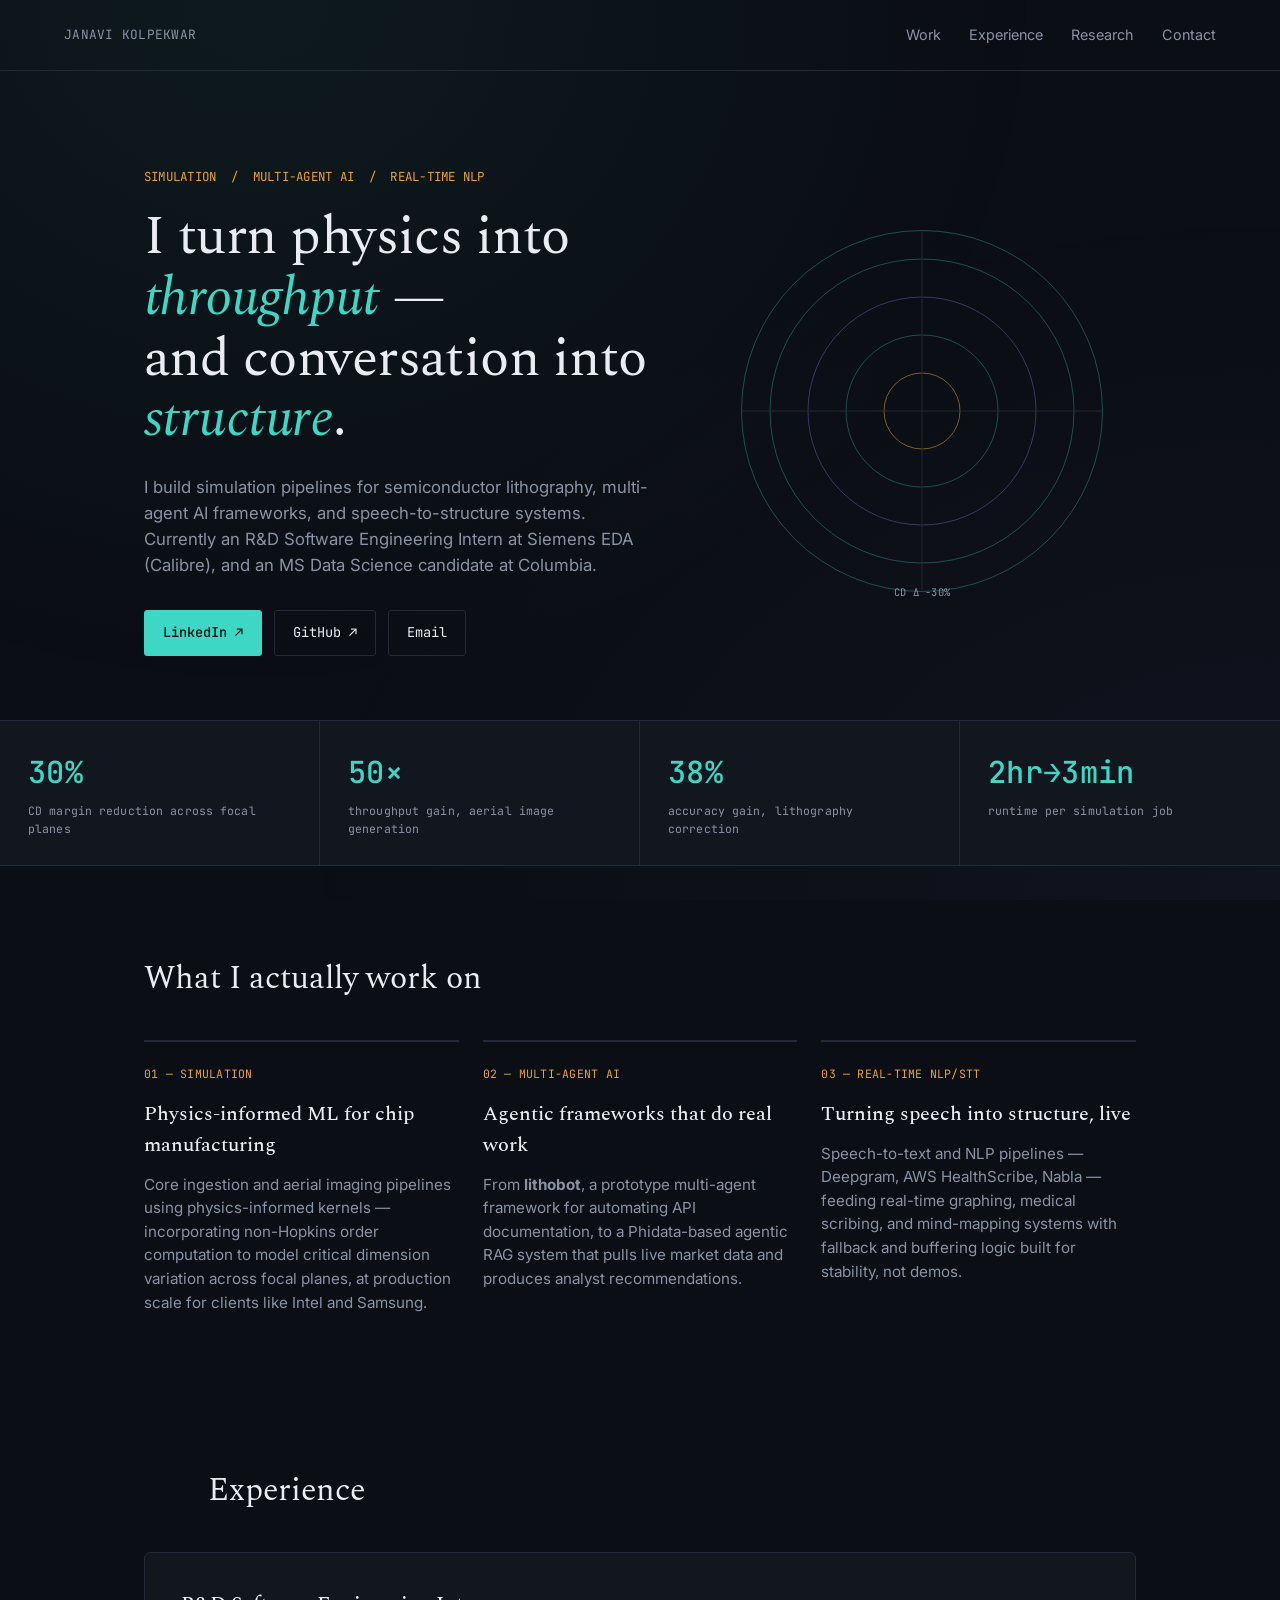
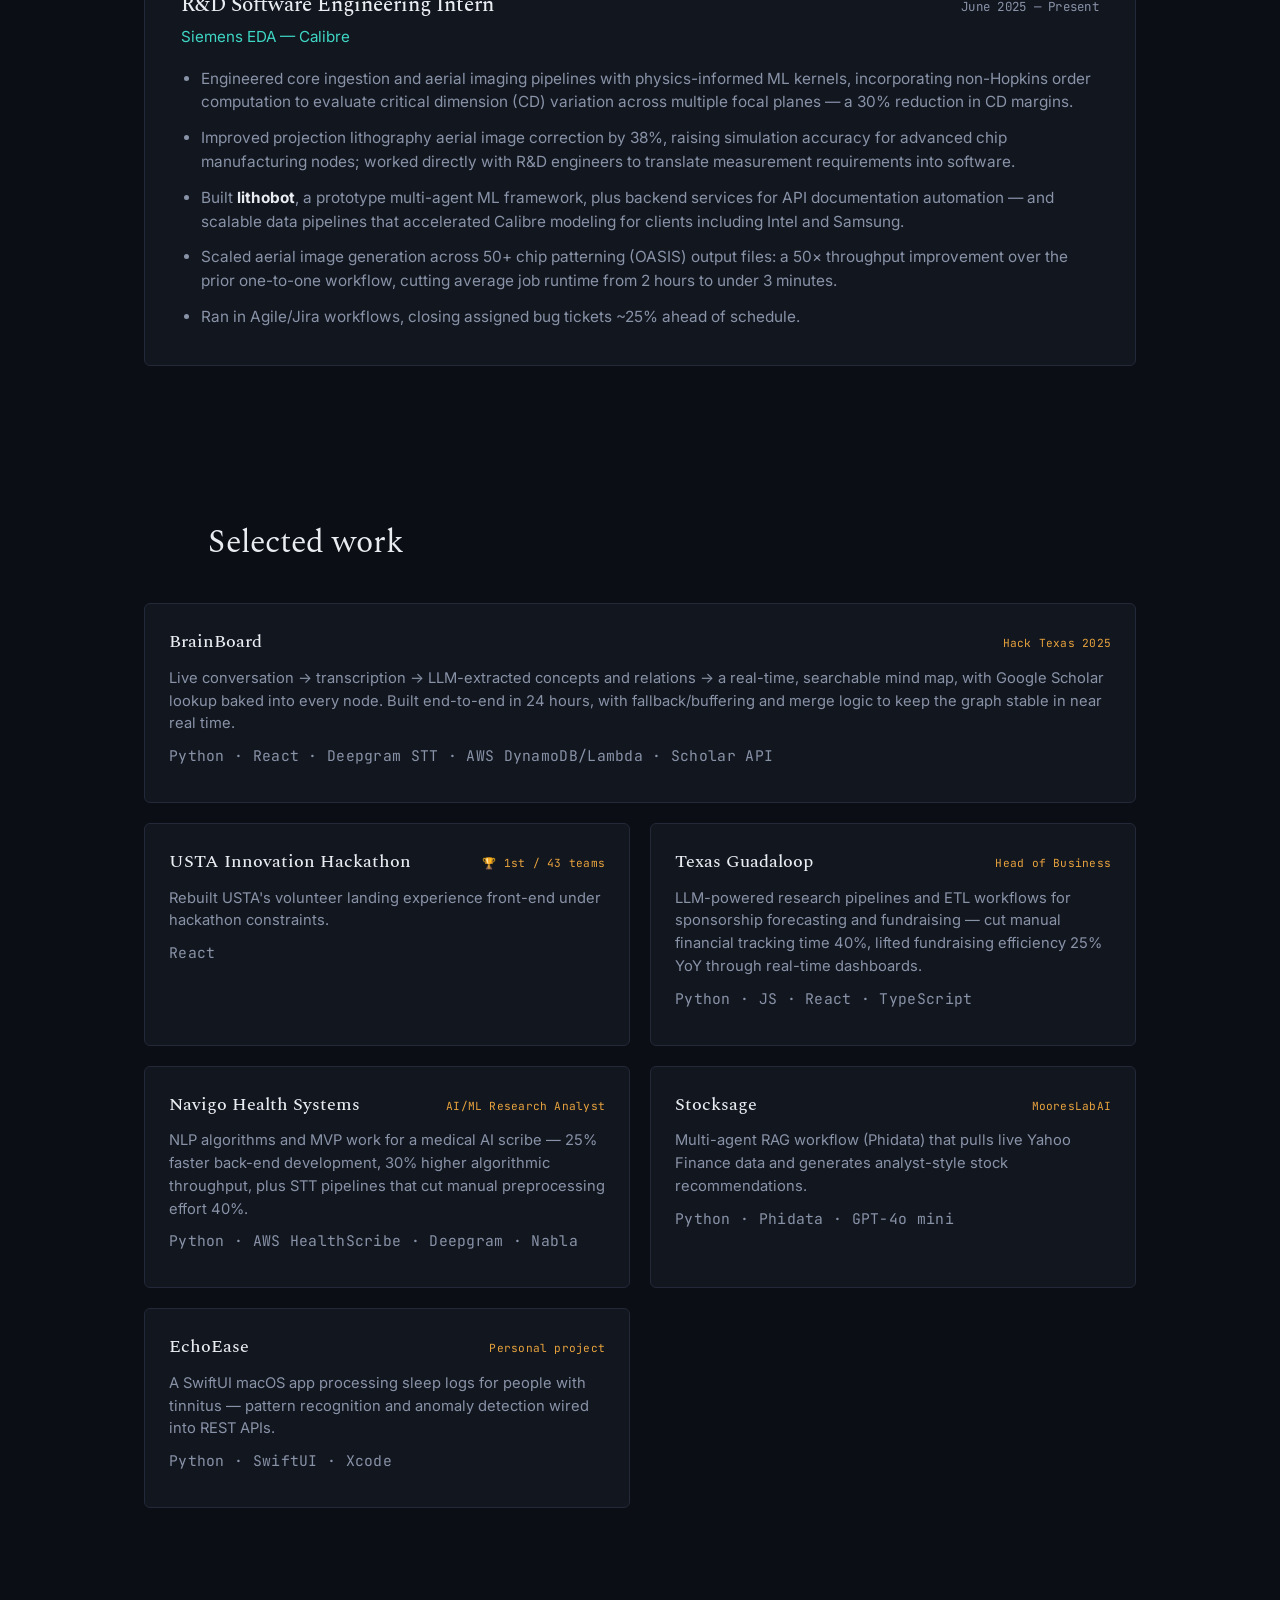
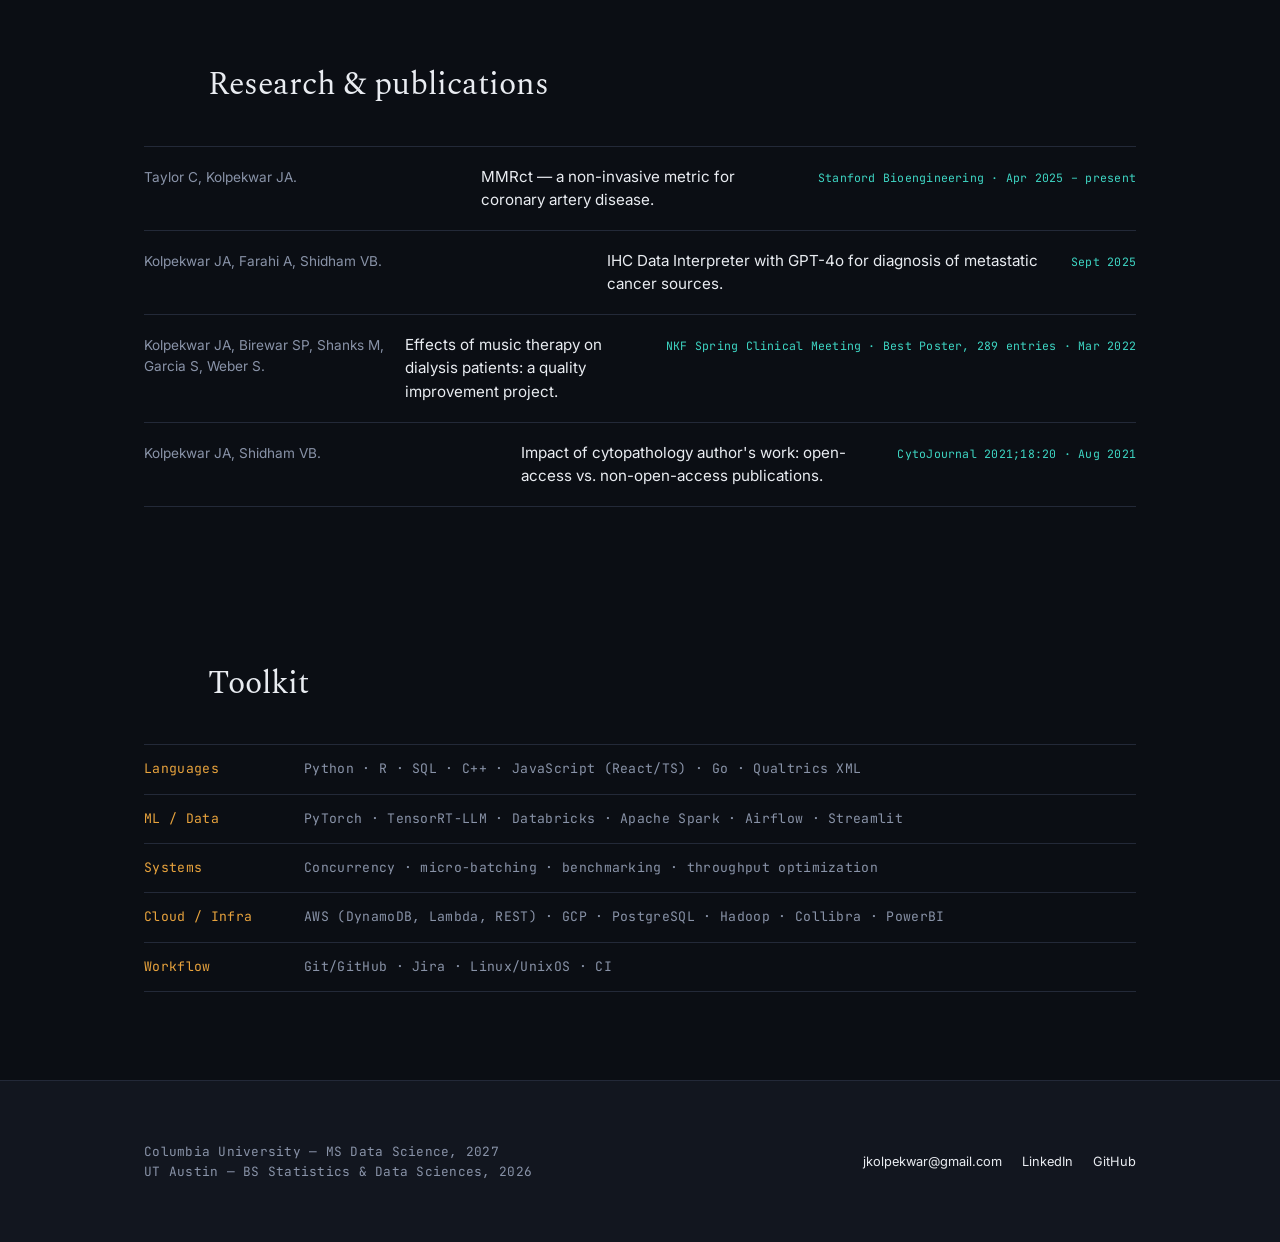
==== index.html @ f07ba99a "Initial portfolio site" ====
<!DOCTYPE html>
<html lang="en">
<head>
<meta charset="UTF-8">
<meta name="viewport" content="width=device-width, initial-scale=1.0">
<title>Janavi Kolpekwar — Simulation, ML & Real-Time Systems</title>
<meta name="description" content="Portfolio of Janavi Kolpekwar — physics-informed ML, multi-agent AI systems, and real-time NLP/STT pipelines.">
<link rel="preconnect" href="https://fonts.googleapis.com">
<link rel="preconnect" href="https://fonts.gstatic.com" crossorigin>
<link href="https://fonts.googleapis.com/css2?family=Spectral:ital,wght@0,300;0,400;0,500;0,600;1,400&family=Inter:wght@400;500;600;700&family=JetBrains+Mono:wght@400;500&display=swap" rel="stylesheet">
<link rel="stylesheet" href="style.css">
</head>
<body>

<div class="grain"></div>

<header class="topbar">
  <span class="mono topbar-name">JANAVI KOLPEKWAR</span>
  <nav class="topbar-nav">
    <a href="#work">Work</a>
    <a href="#experience">Experience</a>
    <a href="#research">Research</a>
    <a href="#contact">Contact</a>
  </nav>
</header>

<!-- HERO -->
<section class="hero" id="top">
  <div class="hero-text">
    <p class="mono eyebrow">SIMULATION &nbsp;/&nbsp; MULTI-AGENT AI &nbsp;/&nbsp; REAL-TIME NLP</p>
    <h1>I turn physics into <em>throughput</em>&nbsp;—<br> and conversation into <em>structure</em>.</h1>
    <p class="hero-sub">I build simulation pipelines for semiconductor lithography, multi-agent AI frameworks, and speech-to-structure systems. Currently an R&D Software Engineering Intern at Siemens EDA (Calibre), and an MS Data Science candidate at Columbia.</p>
    <div class="hero-links">
      <a class="btn btn-primary" href="https://www.linkedin.com/in/janavi-kolpekwar" target="_blank" rel="noopener">LinkedIn ↗</a>
      <a class="btn" href="https://github.com/janavi-kolpekwar" target="_blank" rel="noopener">GitHub ↗</a>
      <a class="btn" href="mailto:jkolpekwar@gmail.com">Email</a>
    </div>
  </div>

  <div class="hero-visual" aria-hidden="true">
    <svg viewBox="0 0 400 400" class="aerial-svg">
      <defs>
        <radialGradient id="ring1" cx="50%" cy="50%" r="50%">
          <stop offset="0%" stop-color="var(--teal)" stop-opacity="0.9"/>
          <stop offset="100%" stop-color="var(--teal)" stop-opacity="0"/>
        </radialGradient>
      </defs>
      <g class="ring-group">
        <circle cx="200" cy="200" r="40" class="ring r1"/>
        <circle cx="200" cy="200" r="80" class="ring r2"/>
        <circle cx="200" cy="200" r="120" class="ring r3"/>
        <circle cx="200" cy="200" r="160" class="ring r4"/>
        <circle cx="200" cy="200" r="190" class="ring r5"/>
      </g>
      <g class="crosshair">
        <line x1="200" y1="10" x2="200" y2="390"/>
        <line x1="10" y1="200" x2="390" y2="200"/>
      </g>
      <text x="200" y="395" class="mono ring-label" text-anchor="middle">CD Δ −30%</text>
    </svg>
  </div>
</section>

<!-- STAT STRIP -->
<section class="stat-strip mono">
  <div class="stat"><span class="stat-num">30%</span><span class="stat-label">CD margin reduction across focal planes</span></div>
  <div class="stat"><span class="stat-num">50×</span><span class="stat-label">throughput gain, aerial image generation</span></div>
  <div class="stat"><span class="stat-num">38%</span><span class="stat-label">accuracy gain, lithography correction</span></div>
  <div class="stat"><span class="stat-num">2hr→3min</span><span class="stat-label">runtime per simulation job</span></div>
</section>

<!-- FOCUS -->
<section class="focus" id="focus">
  <h2 class="section-head">What I actually work on</h2>
  <div class="focus-grid">
    <article class="focus-card">
      <span class="mono focus-index">01 — SIMULATION</span>
      <h3>Physics-informed ML for chip manufacturing</h3>
      <p>Core ingestion and aerial imaging pipelines using physics-informed kernels — incorporating non-Hopkins order computation to model critical dimension variation across focal planes, at production scale for clients like Intel and Samsung.</p>
    </article>
    <article class="focus-card">
      <span class="mono focus-index">02 — MULTI-AGENT AI</span>
      <h3>Agentic frameworks that do real work</h3>
      <p>From <strong>lithobot</strong>, a prototype multi-agent framework for automating API documentation, to a Phidata-based agentic RAG system that pulls live market data and produces analyst recommendations.</p>
    </article>
    <article class="focus-card">
      <span class="mono focus-index">03 — REAL-TIME NLP/STT</span>
      <h3>Turning speech into structure, live</h3>
      <p>Speech-to-text and NLP pipelines — Deepgram, AWS HealthScribe, Nabla — feeding real-time graphing, medical scribing, and mind-mapping systems with fallback and buffering logic built for stability, not demos.</p>
    </article>
  </div>
</section>

<!-- EXPERIENCE -->
<section class="experience" id="experience">
  <h2 class="section-head">Experience</h2>
  <div class="exp-card">
    <div class="exp-head">
      <div>
        <h3>R&amp;D Software Engineering Intern</h3>
        <p class="exp-org">Siemens EDA — Calibre</p>
      </div>
      <span class="mono exp-date">June 2025 — Present</span>
    </div>
    <ul class="exp-list">
      <li>Engineered core ingestion and aerial imaging pipelines with physics-informed ML kernels, incorporating non-Hopkins order computation to evaluate critical dimension (CD) variation across multiple focal planes — a 30% reduction in CD margins.</li>
      <li>Improved projection lithography aerial image correction by 38%, raising simulation accuracy for advanced chip manufacturing nodes; worked directly with R&D engineers to translate measurement requirements into software.</li>
      <li>Built <strong>lithobot</strong>, a prototype multi-agent ML framework, plus backend services for API documentation automation — and scalable data pipelines that accelerated Calibre modeling for clients including Intel and Samsung.</li>
      <li>Scaled aerial image generation across 50+ chip patterning (OASIS) output files: a 50× throughput improvement over the prior one-to-one workflow, cutting average job runtime from 2 hours to under 3 minutes.</li>
      <li>Ran in Agile/Jira workflows, closing assigned bug tickets ~25% ahead of schedule.</li>
    </ul>
  </div>
</section>

<!-- PROJECTS -->
<section class="work" id="work">
  <h2 class="section-head">Selected work</h2>
  <div class="work-grid">

    <article class="work-card work-card--wide">
      <div class="work-top">
        <h3>BrainBoard</h3>
        <span class="mono work-tag">Hack Texas 2025</span>
      </div>
      <p>Live conversation → transcription → LLM-extracted concepts and relations → a real-time, searchable mind map, with Google Scholar lookup baked into every node. Built end-to-end in 24 hours, with fallback/buffering and merge logic to keep the graph stable in near real time.</p>
      <p class="mono work-stack">Python · React · Deepgram STT · AWS DynamoDB/Lambda · Scholar API</p>
    </article>

    <article class="work-card">
      <div class="work-top">
        <h3>USTA Innovation Hackathon</h3>
        <span class="mono work-tag">🏆 1st / 43 teams</span>
      </div>
      <p>Rebuilt USTA's volunteer landing experience front-end under hackathon constraints.</p>
      <p class="mono work-stack">React</p>
    </article>

    <article class="work-card">
      <div class="work-top">
        <h3>Texas Guadaloop</h3>
        <span class="mono work-tag">Head of Business</span>
      </div>
      <p>LLM-powered research pipelines and ETL workflows for sponsorship forecasting and fundraising — cut manual financial tracking time 40%, lifted fundraising efficiency 25% YoY through real-time dashboards.</p>
      <p class="mono work-stack">Python · JS · React · TypeScript</p>
    </article>

    <article class="work-card">
      <div class="work-top">
        <h3>Navigo Health Systems</h3>
        <span class="mono work-tag">AI/ML Research Analyst</span>
      </div>
      <p>NLP algorithms and MVP work for a medical AI scribe — 25% faster back-end development, 30% higher algorithmic throughput, plus STT pipelines that cut manual preprocessing effort 40%.</p>
      <p class="mono work-stack">Python · AWS HealthScribe · Deepgram · Nabla</p>
    </article>

    <article class="work-card">
      <div class="work-top">
        <h3>Stocksage</h3>
        <span class="mono work-tag">MooresLabAI</span>
      </div>
      <p>Multi-agent RAG workflow (Phidata) that pulls live Yahoo Finance data and generates analyst-style stock recommendations.</p>
      <p class="mono work-stack">Python · Phidata · GPT-4o mini</p>
    </article>

    <article class="work-card">
      <div class="work-top">
        <h3>EchoEase</h3>
        <span class="mono work-tag">Personal project</span>
      </div>
      <p>A SwiftUI macOS app processing sleep logs for people with tinnitus — pattern recognition and anomaly detection wired into REST APIs.</p>
      <p class="mono work-stack">Python · SwiftUI · Xcode</p>
    </article>

  </div>
</section>

<!-- RESEARCH -->
<section class="research" id="research">
  <h2 class="section-head">Research &amp; publications</h2>
  <ul class="pub-list">
    <li>
      <span class="pub-authors">Taylor C, Kolpekwar JA.</span>
      <span class="pub-title">MMRct — a non-invasive metric for coronary artery disease.</span>
      <span class="mono pub-meta">Stanford Bioengineering · Apr 2025 – present</span>
    </li>
    <li>
      <span class="pub-authors">Kolpekwar JA, Farahi A, Shidham VB.</span>
      <span class="pub-title">IHC Data Interpreter with GPT-4o for diagnosis of metastatic cancer sources.</span>
      <span class="mono pub-meta">Sept 2025</span>
    </li>
    <li>
      <span class="pub-authors">Kolpekwar JA, Birewar SP, Shanks M, Garcia S, Weber S.</span>
      <span class="pub-title">Effects of music therapy on dialysis patients: a quality improvement project.</span>
      <span class="mono pub-meta">NKF Spring Clinical Meeting · Best Poster, 289 entries · Mar 2022</span>
    </li>
    <li>
      <span class="pub-authors">Kolpekwar JA, Shidham VB.</span>
      <span class="pub-title">Impact of cytopathology author's work: open-access vs. non-open-access publications.</span>
      <span class="mono pub-meta">CytoJournal 2021;18:20 · Aug 2021</span>
    </li>
  </ul>
</section>

<!-- SKILLS -->
<section class="skills" id="skills">
  <h2 class="section-head">Toolkit</h2>
  <div class="skills-grid mono">
    <div class="skill-row"><span class="skill-label">Languages</span><span class="skill-tags">Python · R · SQL · C++ · JavaScript (React/TS) · Go · Qualtrics XML</span></div>
    <div class="skill-row"><span class="skill-label">ML / Data</span><span class="skill-tags">PyTorch · TensorRT-LLM · Databricks · Apache Spark · Airflow · Streamlit</span></div>
    <div class="skill-row"><span class="skill-label">Systems</span><span class="skill-tags">Concurrency · micro-batching · benchmarking · throughput optimization</span></div>
    <div class="skill-row"><span class="skill-label">Cloud / Infra</span><span class="skill-tags">AWS (DynamoDB, Lambda, REST) · GCP · PostgreSQL · Hadoop · Collibra · PowerBI</span></div>
    <div class="skill-row"><span class="skill-label">Workflow</span><span class="skill-tags">Git/GitHub · Jira · Linux/UnixOS · CI</span></div>
  </div>
</section>

<!-- FOOTER -->
<footer id="contact">
  <div class="footer-inner">
    <p class="mono">Columbia University — MS Data Science, 2027<br>UT Austin — BS Statistics &amp; Data Sciences, 2026</p>
    <div class="footer-links">
      <a href="mailto:jkolpekwar@gmail.com">jkolpekwar@gmail.com</a>
      <a href="https://www.linkedin.com/in/janavi-kolpekwar" target="_blank" rel="noopener">LinkedIn</a>
      <a href="https://github.com/janavi-kolpekwar" target="_blank" rel="noopener">GitHub</a>
    </div>
  </div>
</footer>

<script src="script.js"></script>
</body>
</html>
---- style.css ----
:root {
  --bg: #0B0E14;
  --panel: #12161F;
  --panel-line: #232938;
  --text: #E9ECF1;
  --text-muted: #8993A8;
  --teal: #3ED6C4;
  --amber: #E8A33D;
  --violet: #8C7CF0;

  --display: 'Spectral', Georgia, serif;
  --body: 'Inter', -apple-system, sans-serif;
  --mono: 'JetBrains Mono', 'SF Mono', Menlo, monospace;

  --max: 1120px;
}

* { box-sizing: border-box; }
html { scroll-behavior: smooth; }

body {
  margin: 0;
  background: var(--bg);
  color: var(--text);
  font-family: var(--body);
  line-height: 1.55;
  -webkit-font-smoothing: antialiased;
}

.mono { font-family: var(--mono); letter-spacing: 0.02em; }

a { color: inherit; }
:focus-visible { outline: 2px solid var(--teal); outline-offset: 3px; }

/* subtle grain / vignette so the dark bg doesn't feel flat */
.grain {
  position: fixed; inset: 0; pointer-events: none; z-index: 0;
  background:
    radial-gradient(ellipse at 20% 0%, rgba(62,214,196,0.06), transparent 55%),
    radial-gradient(ellipse at 100% 100%, rgba(140,124,240,0.05), transparent 55%);
}

section, header, footer { position: relative; z-index: 1; }

/* ---------- TOPBAR ---------- */
.topbar {
  display: flex; align-items: center; justify-content: space-between;
  padding: 24px clamp(20px, 5vw, 64px);
  border-bottom: 1px solid var(--panel-line);
}
.topbar-name { font-size: 0.8rem; color: var(--text-muted); }
.topbar-nav { display: flex; gap: 28px; }
.topbar-nav a { font-size: 0.9rem; text-decoration: none; color: var(--text-muted); transition: color 0.2s; }
.topbar-nav a:hover { color: var(--teal); }

/* ---------- HERO ---------- */
.hero {
  display: grid;
  grid-template-columns: 1.1fr 0.9fr;
  gap: 40px;
  align-items: center;
  max-width: var(--max);
  margin: 0 auto;
  padding: clamp(48px, 8vw, 96px) clamp(20px, 5vw, 64px) clamp(32px, 6vw, 64px);
}
.eyebrow { color: var(--amber); font-size: 0.78rem; margin: 0 0 20px; }
.hero h1 {
  font-family: var(--display);
  font-weight: 400;
  font-size: clamp(2.2rem, 4.4vw, 3.4rem);
  line-height: 1.12;
  margin: 0 0 24px;
  letter-spacing: -0.01em;
}
.hero h1 em { color: var(--teal); font-style: italic; }
.hero-sub {
  color: var(--text-muted);
  font-size: 1.05rem;
  max-width: 46ch;
  margin: 0 0 32px;
}
.hero-links { display: flex; flex-wrap: wrap; gap: 12px; }
.btn {
  font-family: var(--mono);
  font-size: 0.85rem;
  text-decoration: none;
  padding: 11px 18px;
  border: 1px solid var(--panel-line);
  border-radius: 3px;
  color: var(--text);
  transition: border-color 0.2s, transform 0.2s;
}
.btn:hover { border-color: var(--teal); transform: translateY(-1px); }
.btn-primary { background: var(--teal); color: #06110F; border-color: var(--teal); font-weight: 500; }
.btn-primary:hover { background: #52e5d3; }

/* Signature hero visual: aerial-image / diffraction rings */
.hero-visual { display: flex; align-items: center; justify-content: center; }
.aerial-svg { width: 100%; max-width: 380px; height: auto; }
.ring {
  fill: none;
  stroke: var(--teal);
  stroke-opacity: 0.35;
  stroke-width: 1;
}
.r1 { stroke: var(--amber); stroke-opacity: 0.55; }
.r3 { stroke: var(--violet); stroke-opacity: 0.4; }
.ring-group { animation: pulse 6s ease-in-out infinite; transform-origin: 200px 200px; }
@keyframes pulse {
  0%, 100% { transform: scale(1); opacity: 0.85; }
  50% { transform: scale(1.035); opacity: 1; }
}
.crosshair line { stroke: var(--panel-line); stroke-width: 1; }
.ring-label { fill: var(--text-muted); font-size: 11px; }

@media (prefers-reduced-motion: reduce) {
  .ring-group { animation: none; }
}

/* ---------- STAT STRIP ---------- */
.stat-strip {
  display: grid;
  grid-template-columns: repeat(4, 1fr);
  border-top: 1px solid var(--panel-line);
  border-bottom: 1px solid var(--panel-line);
  background: var(--panel);
}
.stat {
  padding: 28px clamp(16px, 3vw, 28px);
  border-right: 1px solid var(--panel-line);
  display: flex; flex-direction: column; gap: 6px;
}
.stat:last-child { border-right: none; }
.stat-num { font-size: clamp(1.4rem, 2.6vw, 1.9rem); color: var(--teal); font-weight: 500; }
.stat-label { font-size: 0.72rem; color: var(--text-muted); letter-spacing: 0.01em; }

/* ---------- SECTION HEAD ---------- */
.section-head {
  font-family: var(--display);
  font-weight: 400;
  font-size: clamp(1.5rem, 2.6vw, 2rem);
  margin: 0 0 36px;
  padding-top: clamp(56px, 8vw, 88px);
}
section > .section-head { max-width: var(--max); margin-left: auto; margin-right: auto; padding-left: clamp(20px, 5vw, 64px); padding-right: clamp(20px, 5vw, 64px); }

/* ---------- FOCUS ---------- */
.focus-grid {
  max-width: var(--max);
  margin: 0 auto;
  padding: 0 clamp(20px, 5vw, 64px) clamp(40px, 6vw, 64px);
  display: grid;
  grid-template-columns: repeat(3, 1fr);
  gap: 24px;
}
.focus-card {
  border-top: 2px solid var(--panel-line);
  padding-top: 18px;
}
.focus-index { color: var(--amber); font-size: 0.72rem; }
.focus-card h3 { font-family: var(--display); font-weight: 500; font-size: 1.25rem; margin: 14px 0 12px; }
.focus-card p { color: var(--text-muted); font-size: 0.95rem; margin: 0; }

/* ---------- EXPERIENCE ---------- */
.experience { max-width: var(--max); margin: 0 auto; padding: 0 clamp(20px, 5vw, 64px) clamp(40px, 6vw, 64px); }
.exp-card { background: var(--panel); border: 1px solid var(--panel-line); border-radius: 6px; padding: clamp(24px, 3vw, 36px); }
.exp-head { display: flex; justify-content: space-between; align-items: baseline; flex-wrap: wrap; gap: 8px; margin-bottom: 18px; }
.exp-head h3 { font-family: var(--display); font-size: 1.3rem; margin: 0 0 4px; font-weight: 500; }
.exp-org { color: var(--teal); margin: 0; font-size: 0.95rem; }
.exp-date { color: var(--text-muted); font-size: 0.78rem; }
.exp-list { margin: 0; padding-left: 20px; color: var(--text-muted); }
.exp-list li { margin-bottom: 12px; font-size: 0.96rem; }
.exp-list li:last-child { margin-bottom: 0; }
.exp-list strong { color: var(--text); }

/* ---------- WORK GRID ---------- */
.work { max-width: var(--max); margin: 0 auto; padding: 0 clamp(20px, 5vw, 64px) clamp(40px, 6vw, 64px); }
.work-grid {
  display: grid;
  grid-template-columns: repeat(2, 1fr);
  gap: 20px;
}
.work-card--wide { grid-column: 1 / -1; }
.work-card {
  border: 1px solid var(--panel-line);
  border-radius: 6px;
  padding: 24px;
  background: var(--panel);
  transition: border-color 0.2s;
}
.work-card:hover { border-color: var(--violet); }
.work-top { display: flex; justify-content: space-between; align-items: baseline; gap: 12px; margin-bottom: 10px; }
.work-top h3 { font-family: var(--display); font-size: 1.15rem; margin: 0; font-weight: 500; }
.work-tag { font-size: 0.7rem; color: var(--amber); white-space: nowrap; }
.work-card p { color: var(--text-muted); font-size: 0.92rem; margin: 0 0 10px; }
.work-stack { font-size: 0.72rem; color: var(--violet); margin: 0; }

/* ---------- RESEARCH ---------- */
.research { max-width: var(--max); margin: 0 auto; padding: 0 clamp(20px, 5vw, 64px) clamp(40px, 6vw, 64px); }
.pub-list { list-style: none; margin: 0; padding: 0; border-top: 1px solid var(--panel-line); }
.pub-list li {
  display: grid;
  grid-template-columns: 1fr 1fr auto;
  gap: 16px;
  padding: 18px 0;
  border-bottom: 1px solid var(--panel-line);
  align-items: baseline;
}
.pub-authors { color: var(--text-muted); font-size: 0.85rem; }
.pub-title { font-size: 0.95rem; }
.pub-meta { color: var(--teal); font-size: 0.72rem; white-space: nowrap; text-align: right; }

/* ---------- SKILLS ---------- */
.skills { max-width: var(--max); margin: 0 auto; padding: 0 clamp(20px, 5vw, 64px) clamp(56px, 8vw, 88px); }
.skills-grid { border-top: 1px solid var(--panel-line); }
.skill-row {
  display: grid;
  grid-template-columns: 140px 1fr;
  gap: 20px;
  padding: 14px 0;
  border-bottom: 1px solid var(--panel-line);
  font-size: 0.82rem;
}
.skill-label { color: var(--amber); }
.skill-tags { color: var(--text-muted); }

/* ---------- FOOTER ---------- */
footer { border-top: 1px solid var(--panel-line); background: var(--panel); }
.footer-inner {
  max-width: var(--max);
  margin: 0 auto;
  padding: clamp(32px, 5vw, 48px) clamp(20px, 5vw, 64px);
  display: flex;
  justify-content: space-between;
  align-items: center;
  flex-wrap: wrap;
  gap: 20px;
  color: var(--text-muted);
  font-size: 0.8rem;
}
.footer-links { display: flex; gap: 20px; }
.footer-links a { text-decoration: none; color: var(--text); transition: color 0.2s; }
.footer-links a:hover { color: var(--teal); }

/* ---------- RESPONSIVE ---------- */
@media (max-width: 860px) {
  .hero { grid-template-columns: 1fr; }
  .hero-visual { order: -1; max-width: 240px; margin: 0 auto; }
  .stat-strip { grid-template-columns: repeat(2, 1fr); }
  .stat:nth-child(2) { border-right: none; }
  .stat:nth-child(1), .stat:nth-child(2) { border-bottom: 1px solid var(--panel-line); }
  .focus-grid { grid-template-columns: 1fr; }
  .work-grid { grid-template-columns: 1fr; }
  .work-card--wide { grid-column: auto; }
  .pub-list li { grid-template-columns: 1fr; gap: 4px; }
  .pub-meta { text-align: left; }
  .skill-row { grid-template-columns: 1fr; gap: 4px; }
  .topbar-nav { gap: 16px; }
  .topbar-nav a { font-size: 0.8rem; }
}
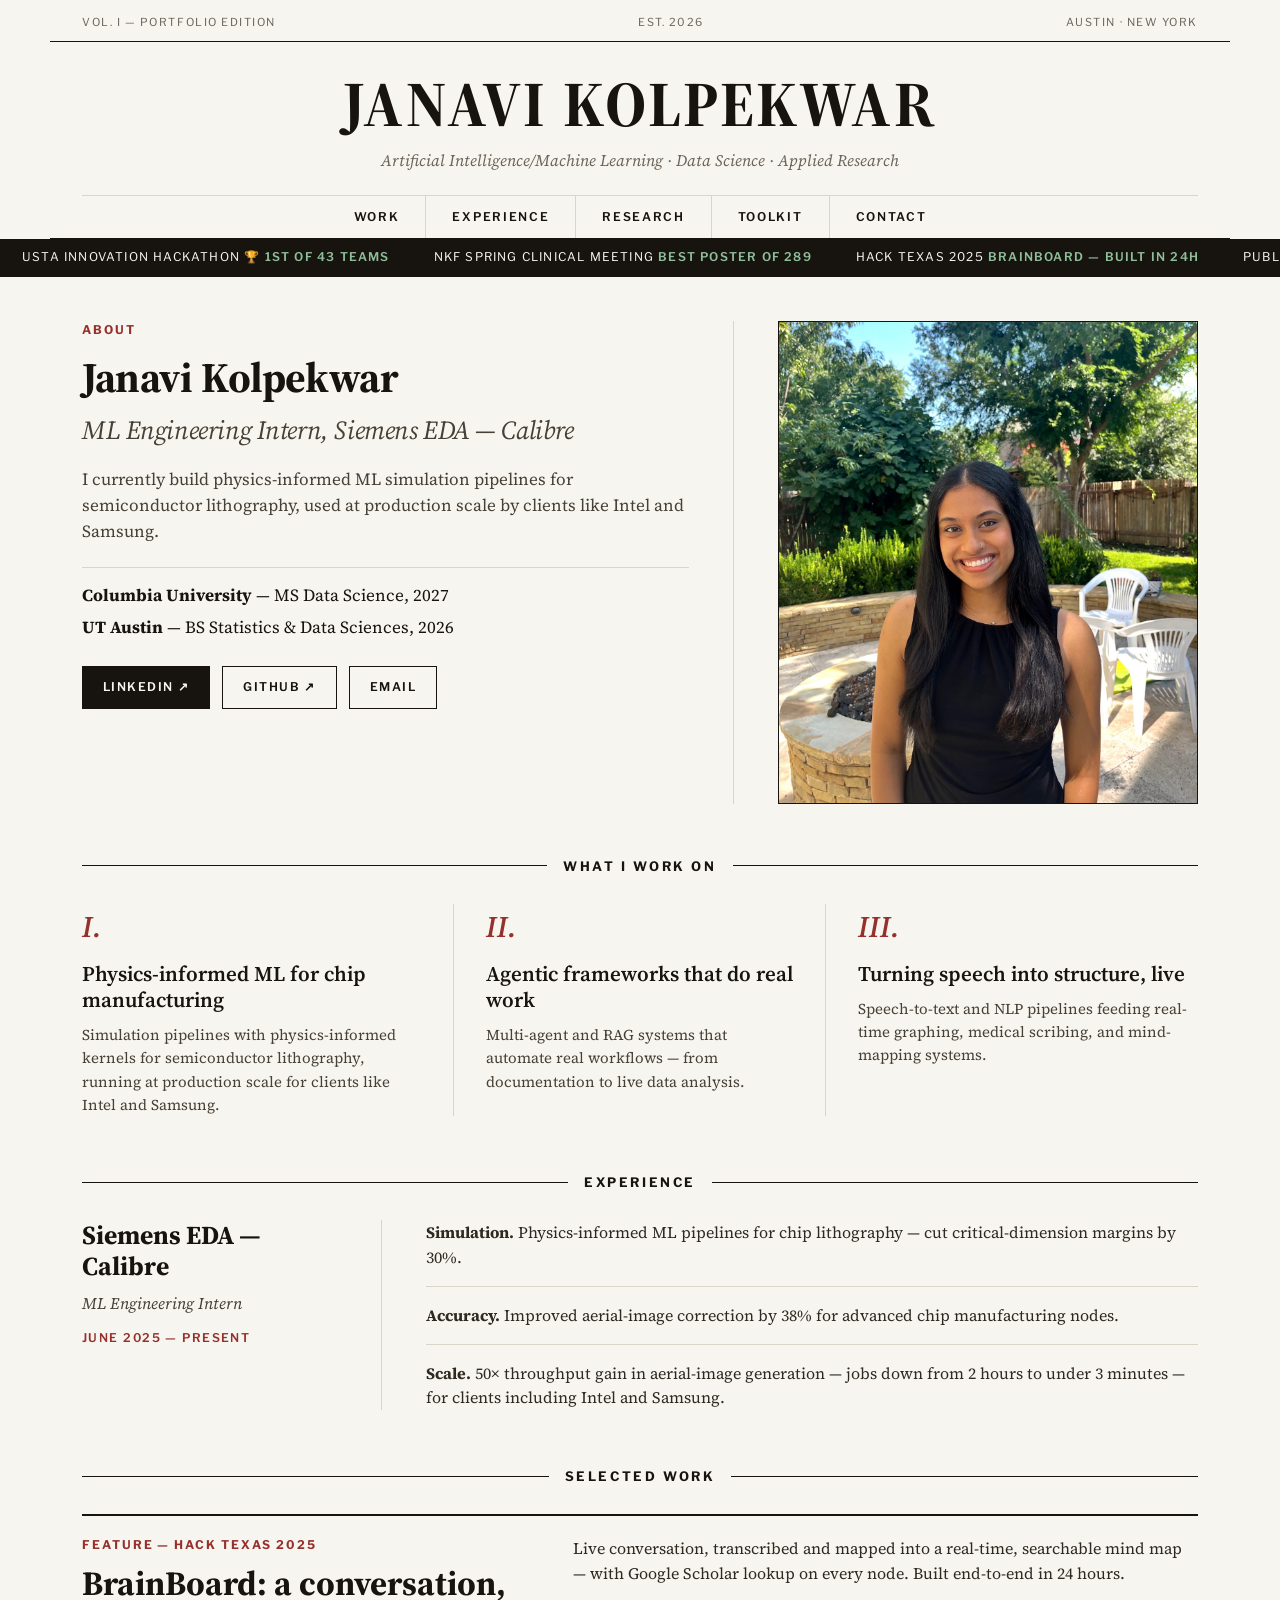
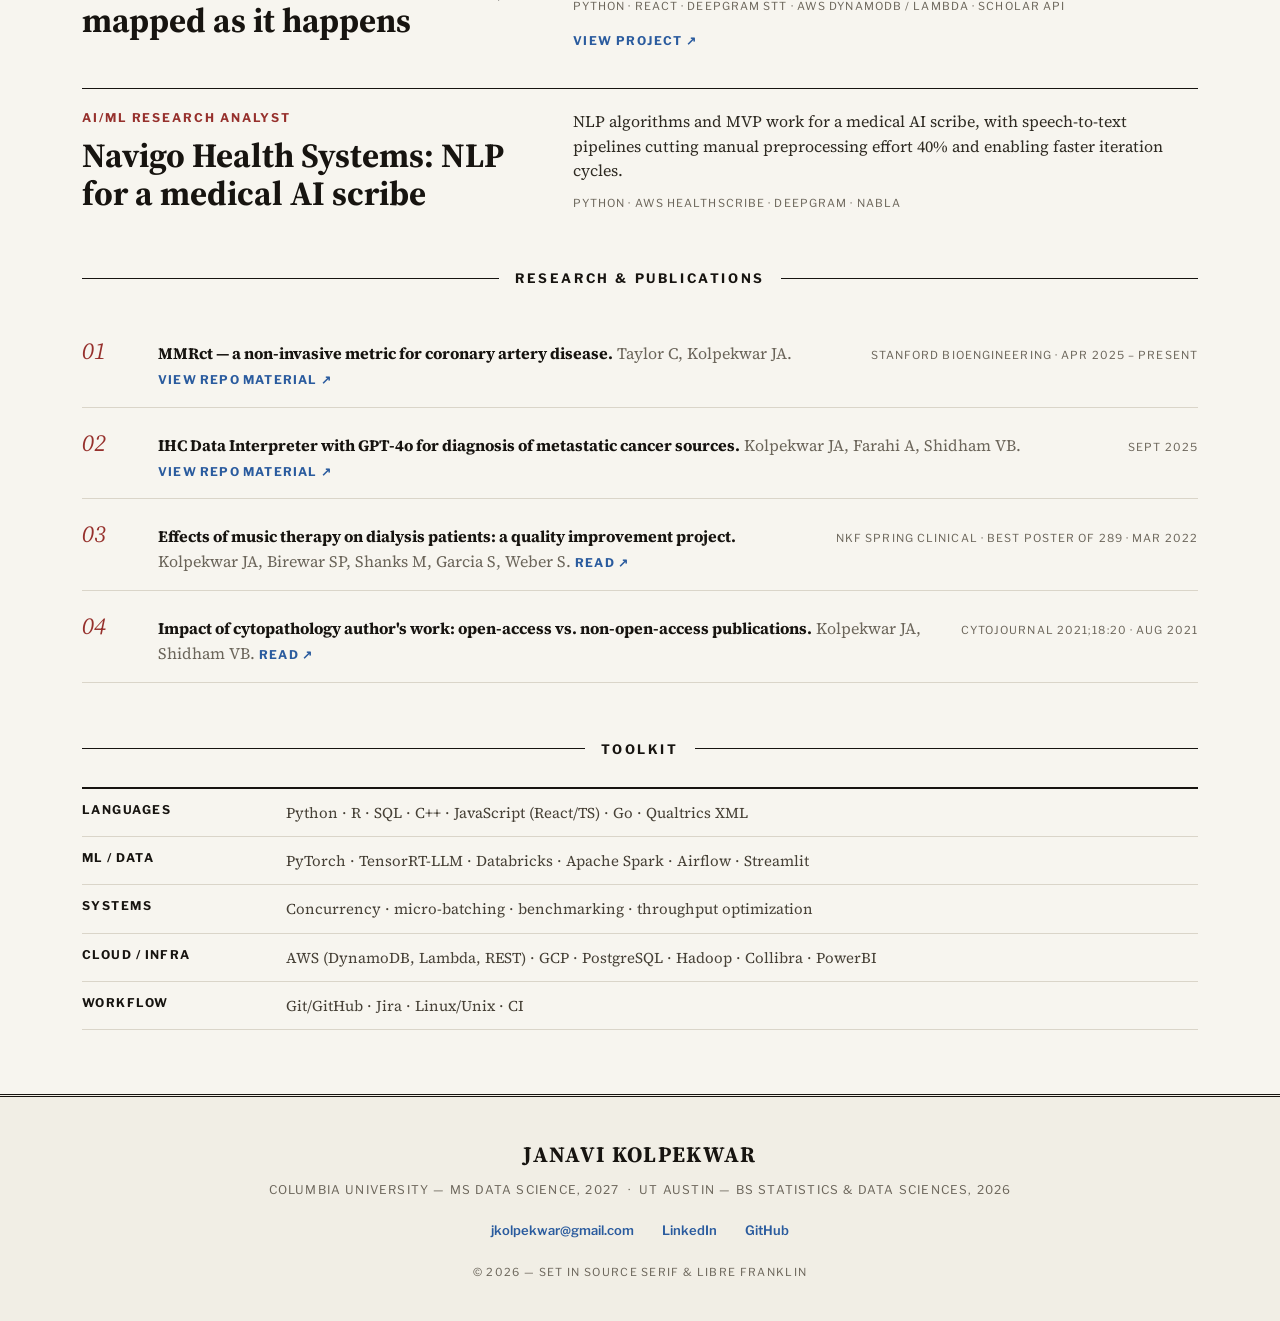
==== commit 5cddfbc7: "Replace site with editorial redesign Co-Authored-By: Claude Opus 4.8 <noreply@anthropic.com>" ====
--- a/index.html
+++ b/index.html
@@ -3,228 +3,185 @@
 <head>
 <meta charset="UTF-8">
 <meta name="viewport" content="width=device-width, initial-scale=1.0">
-<title>Janavi Kolpekwar — Simulation, ML & Real-Time Systems</title>
-<meta name="description" content="Portfolio of Janavi Kolpekwar — physics-informed ML, multi-agent AI systems, and real-time NLP/STT pipelines.">
+<title>Janavi Kolpekwar — AI/ML · Data Science · Applied Research</title>
+<meta name="description" content="Portfolio of Janavi Kolpekwar — ML Engineering Intern at Siemens EDA, MS Data Science candidate at Columbia.">
 <link rel="preconnect" href="https://fonts.googleapis.com">
 <link rel="preconnect" href="https://fonts.gstatic.com" crossorigin>
-<link href="https://fonts.googleapis.com/css2?family=Spectral:ital,wght@0,300;0,400;0,500;0,600;1,400&family=Inter:wght@400;500;600;700&family=JetBrains+Mono:wght@400;500&display=swap" rel="stylesheet">
+<link href="https://fonts.googleapis.com/css2?family=Source+Serif+4:ital,opsz,wght@0,8..60,400;0,8..60,600;0,8..60,700;1,8..60,400;1,8..60,600&family=Libre+Franklin:wght@400;500;600;700&display=swap" rel="stylesheet">
 <link rel="stylesheet" href="style.css">
 </head>
 <body>
 
-<div class="grain"></div>
+<div class="dateline franklin">
+  <span>Vol. I — Portfolio Edition</span>
+  <span>Est. 2026</span>
+  <span>Austin · New York</span>
+</div>
 
-<header class="topbar">
-  <span class="mono topbar-name">JANAVI KOLPEKWAR</span>
-  <nav class="topbar-nav">
+<header class="masthead">
+  <div class="masthead-title">
+    <h1>JANAVI KOLPEKWAR</h1>
+    <p>Artificial Intelligence/Machine Learning · Data Science · Applied Research</p>
+  </div>
+  <nav class="masthead-nav franklin">
     <a href="#work">Work</a>
     <a href="#experience">Experience</a>
     <a href="#research">Research</a>
+    <a href="#toolkit">Toolkit</a>
     <a href="#contact">Contact</a>
   </nav>
 </header>
 
-<!-- HERO -->
-<section class="hero" id="top">
-  <div class="hero-text">
-    <p class="mono eyebrow">SIMULATION &nbsp;/&nbsp; MULTI-AGENT AI &nbsp;/&nbsp; REAL-TIME NLP</p>
-    <h1>I turn physics into <em>throughput</em>&nbsp;—<br> and conversation into <em>structure</em>.</h1>
-    <p class="hero-sub">I build simulation pipelines for semiconductor lithography, multi-agent AI frameworks, and speech-to-structure systems. Currently an R&D Software Engineering Intern at Siemens EDA (Calibre), and an MS Data Science candidate at Columbia.</p>
-    <div class="hero-links">
-      <a class="btn btn-primary" href="https://www.linkedin.com/in/janavi-kolpekwar" target="_blank" rel="noopener">LinkedIn ↗</a>
+<div class="ticker" aria-label="Highlights">
+  <div class="ticker-track franklin">
+    <span class="ticker-set">
+      <span>USTA Innovation Hackathon <b>🏆 1st of 43 teams</b></span>
+      <span>NKF Spring Clinical Meeting <b>Best Poster of 289</b></span>
+      <span>Hack Texas 2025 <b>BrainBoard — built in 24h</b></span>
+      <span>Published Researcher <b>CytoJournal · Stanford Bioengineering</b></span>
+    </span>
+    <span class="ticker-set" aria-hidden="true">
+      <span>USTA Innovation Hackathon <b>🏆 1st of 43 teams</b></span>
+      <span>NKF Spring Clinical Meeting <b>Best Poster of 289</b></span>
+      <span>Hack Texas 2025 <b>BrainBoard — built in 24h</b></span>
+      <span>Published Researcher <b>CytoJournal · Stanford Bioengineering</b></span>
+    </span>
+  </div>
+</div>
+
+<section class="lead">
+  <div class="lead-text">
+    <p class="kicker franklin">About</p>
+    <h2>Janavi Kolpekwar<br><span class="lead-role">ML Engineering Intern, Siemens EDA — Calibre</span></h2>
+    <p class="lead-summary">I currently build physics-informed ML simulation pipelines for semiconductor lithography, used at production scale by clients like Intel and Samsung.</p>
+    <div class="edu">
+      <p><strong>Columbia University</strong> — MS Data Science, 2027</p>
+      <p><strong>UT Austin</strong> — BS Statistics &amp; Data Sciences, 2026</p>
+    </div>
+    <div class="lead-links franklin">
+      <a class="btn btn-dark" href="https://www.linkedin.com/in/janavi-kolpekwar-83063b213/" target="_blank" rel="noopener">LinkedIn ↗</a>
       <a class="btn" href="https://github.com/janavi-kolpekwar" target="_blank" rel="noopener">GitHub ↗</a>
       <a class="btn" href="mailto:jkolpekwar@gmail.com">Email</a>
     </div>
   </div>
-
-  <div class="hero-visual" aria-hidden="true">
-    <svg viewBox="0 0 400 400" class="aerial-svg">
-      <defs>
-        <radialGradient id="ring1" cx="50%" cy="50%" r="50%">
-          <stop offset="0%" stop-color="var(--teal)" stop-opacity="0.9"/>
-          <stop offset="100%" stop-color="var(--teal)" stop-opacity="0"/>
-        </radialGradient>
-      </defs>
-      <g class="ring-group">
-        <circle cx="200" cy="200" r="40" class="ring r1"/>
-        <circle cx="200" cy="200" r="80" class="ring r2"/>
-        <circle cx="200" cy="200" r="120" class="ring r3"/>
-        <circle cx="200" cy="200" r="160" class="ring r4"/>
-        <circle cx="200" cy="200" r="190" class="ring r5"/>
-      </g>
-      <g class="crosshair">
-        <line x1="200" y1="10" x2="200" y2="390"/>
-        <line x1="10" y1="200" x2="390" y2="200"/>
-      </g>
-      <text x="200" y="395" class="mono ring-label" text-anchor="middle">CD Δ −30%</text>
-    </svg>
-  </div>
+  <figure class="lead-photo">
+    <img src="photo.jpg" alt="Janavi Kolpekwar">
+  </figure>
 </section>
 
-<!-- STAT STRIP -->
-<section class="stat-strip mono">
-  <div class="stat"><span class="stat-num">30%</span><span class="stat-label">CD margin reduction across focal planes</span></div>
-  <div class="stat"><span class="stat-num">50×</span><span class="stat-label">throughput gain, aerial image generation</span></div>
-  <div class="stat"><span class="stat-num">38%</span><span class="stat-label">accuracy gain, lithography correction</span></div>
-  <div class="stat"><span class="stat-num">2hr→3min</span><span class="stat-label">runtime per simulation job</span></div>
-</section>
-
-<!-- FOCUS -->
-<section class="focus" id="focus">
-  <h2 class="section-head">What I actually work on</h2>
+<section class="band">
+  <div class="band-head"><span></span><h2 class="franklin">What I Work On</h2><span></span></div>
   <div class="focus-grid">
-    <article class="focus-card">
-      <span class="mono focus-index">01 — SIMULATION</span>
+    <article>
+      <span class="roman">I.</span>
       <h3>Physics-informed ML for chip manufacturing</h3>
-      <p>Core ingestion and aerial imaging pipelines using physics-informed kernels — incorporating non-Hopkins order computation to model critical dimension variation across focal planes, at production scale for clients like Intel and Samsung.</p>
+      <p>Simulation pipelines with physics-informed kernels for semiconductor lithography, running at production scale for clients like Intel and Samsung.</p>
     </article>
-    <article class="focus-card">
-      <span class="mono focus-index">02 — MULTI-AGENT AI</span>
+    <article>
+      <span class="roman">II.</span>
       <h3>Agentic frameworks that do real work</h3>
-      <p>From <strong>lithobot</strong>, a prototype multi-agent framework for automating API documentation, to a Phidata-based agentic RAG system that pulls live market data and produces analyst recommendations.</p>
+      <p>Multi-agent and RAG systems that automate real workflows — from documentation to live data analysis.</p>
     </article>
-    <article class="focus-card">
-      <span class="mono focus-index">03 — REAL-TIME NLP/STT</span>
+    <article>
+      <span class="roman">III.</span>
       <h3>Turning speech into structure, live</h3>
-      <p>Speech-to-text and NLP pipelines — Deepgram, AWS HealthScribe, Nabla — feeding real-time graphing, medical scribing, and mind-mapping systems with fallback and buffering logic built for stability, not demos.</p>
+      <p>Speech-to-text and NLP pipelines feeding real-time graphing, medical scribing, and mind-mapping systems.</p>
     </article>
   </div>
 </section>
 
-<!-- EXPERIENCE -->
-<section class="experience" id="experience">
-  <h2 class="section-head">Experience</h2>
-  <div class="exp-card">
-    <div class="exp-head">
-      <div>
-        <h3>R&amp;D Software Engineering Intern</h3>
-        <p class="exp-org">Siemens EDA — Calibre</p>
-      </div>
-      <span class="mono exp-date">June 2025 — Present</span>
+<section class="band" id="experience">
+  <div class="band-head"><span></span><h2 class="franklin">Experience</h2><span></span></div>
+  <div class="exp-grid">
+    <div class="exp-meta">
+      <h3>Siemens EDA — Calibre</h3>
+      <p class="exp-role">ML Engineering Intern</p>
+      <p class="exp-date franklin">June 2025 — Present</p>
     </div>
-    <ul class="exp-list">
-      <li>Engineered core ingestion and aerial imaging pipelines with physics-informed ML kernels, incorporating non-Hopkins order computation to evaluate critical dimension (CD) variation across multiple focal planes — a 30% reduction in CD margins.</li>
-      <li>Improved projection lithography aerial image correction by 38%, raising simulation accuracy for advanced chip manufacturing nodes; worked directly with R&D engineers to translate measurement requirements into software.</li>
-      <li>Built <strong>lithobot</strong>, a prototype multi-agent ML framework, plus backend services for API documentation automation — and scalable data pipelines that accelerated Calibre modeling for clients including Intel and Samsung.</li>
-      <li>Scaled aerial image generation across 50+ chip patterning (OASIS) output files: a 50× throughput improvement over the prior one-to-one workflow, cutting average job runtime from 2 hours to under 3 minutes.</li>
-      <li>Ran in Agile/Jira workflows, closing assigned bug tickets ~25% ahead of schedule.</li>
-    </ul>
+    <div class="exp-items">
+      <p><strong>Simulation.</strong> Physics-informed ML pipelines for chip lithography — cut critical-dimension margins by 30%.</p>
+      <p><strong>Accuracy.</strong> Improved aerial-image correction by 38% for advanced chip manufacturing nodes.</p>
+      <p><strong>Scale.</strong> 50× throughput gain in aerial-image generation — jobs down from 2 hours to under 3 minutes — for clients including Intel and Samsung.</p>
+    </div>
   </div>
 </section>
 
-<!-- PROJECTS -->
-<section class="work" id="work">
-  <h2 class="section-head">Selected work</h2>
-  <div class="work-grid">
+<section class="band" id="work">
+  <div class="band-head"><span></span><h2 class="franklin">Selected Work</h2><span></span></div>
+  <article class="feature feature-first">
+    <div class="feature-grid">
+      <div>
+        <p class="kicker franklin">Feature — Hack Texas 2025</p>
+        <h3>BrainBoard: a conversation, mapped as it happens</h3>
+      </div>
+      <div>
+        <p class="feature-body">Live conversation, transcribed and mapped into a real-time, searchable mind map — with Google Scholar lookup on every node. Built end-to-end in 24 hours.</p>
+        <p class="stack franklin">Python · React · Deepgram STT · AWS DynamoDB / Lambda · Scholar API</p>
+        <a class="proj-link franklin" href="https://devpost.com/software/brainboard" target="_blank" rel="noopener">View project ↗</a>
+      </div>
+    </div>
+  </article>
+  <article class="feature">
+    <div class="feature-grid">
+      <div>
+        <p class="kicker franklin">AI/ML Research Analyst</p>
+        <h3>Navigo Health Systems: NLP for a medical AI scribe</h3>
+      </div>
+      <div>
+        <p class="feature-body">NLP algorithms and MVP work for a medical AI scribe, with speech-to-text pipelines cutting manual preprocessing effort 40% and enabling faster iteration cycles.</p>
+        <p class="stack franklin">Python · AWS HealthScribe · Deepgram · Nabla</p>
+      </div>
+    </div>
+  </article>
+</section>
 
-    <article class="work-card work-card--wide">
-      <div class="work-top">
-        <h3>BrainBoard</h3>
-        <span class="mono work-tag">Hack Texas 2025</span>
-      </div>
-      <p>Live conversation → transcription → LLM-extracted concepts and relations → a real-time, searchable mind map, with Google Scholar lookup baked into every node. Built end-to-end in 24 hours, with fallback/buffering and merge logic to keep the graph stable in near real time.</p>
-      <p class="mono work-stack">Python · React · Deepgram STT · AWS DynamoDB/Lambda · Scholar API</p>
-    </article>
-
-    <article class="work-card">
-      <div class="work-top">
-        <h3>USTA Innovation Hackathon</h3>
-        <span class="mono work-tag">🏆 1st / 43 teams</span>
-      </div>
-      <p>Rebuilt USTA's volunteer landing experience front-end under hackathon constraints.</p>
-      <p class="mono work-stack">React</p>
-    </article>
-
-    <article class="work-card">
-      <div class="work-top">
-        <h3>Texas Guadaloop</h3>
-        <span class="mono work-tag">Head of Business</span>
-      </div>
-      <p>LLM-powered research pipelines and ETL workflows for sponsorship forecasting and fundraising — cut manual financial tracking time 40%, lifted fundraising efficiency 25% YoY through real-time dashboards.</p>
-      <p class="mono work-stack">Python · JS · React · TypeScript</p>
-    </article>
-
-    <article class="work-card">
-      <div class="work-top">
-        <h3>Navigo Health Systems</h3>
-        <span class="mono work-tag">AI/ML Research Analyst</span>
-      </div>
-      <p>NLP algorithms and MVP work for a medical AI scribe — 25% faster back-end development, 30% higher algorithmic throughput, plus STT pipelines that cut manual preprocessing effort 40%.</p>
-      <p class="mono work-stack">Python · AWS HealthScribe · Deepgram · Nabla</p>
-    </article>
-
-    <article class="work-card">
-      <div class="work-top">
-        <h3>Stocksage</h3>
-        <span class="mono work-tag">MooresLabAI</span>
-      </div>
-      <p>Multi-agent RAG workflow (Phidata) that pulls live Yahoo Finance data and generates analyst-style stock recommendations.</p>
-      <p class="mono work-stack">Python · Phidata · GPT-4o mini</p>
-    </article>
-
-    <article class="work-card">
-      <div class="work-top">
-        <h3>EchoEase</h3>
-        <span class="mono work-tag">Personal project</span>
-      </div>
-      <p>A SwiftUI macOS app processing sleep logs for people with tinnitus — pattern recognition and anomaly detection wired into REST APIs.</p>
-      <p class="mono work-stack">Python · SwiftUI · Xcode</p>
-    </article>
-
+<section class="band" id="research">
+  <div class="band-head"><span></span><h2 class="franklin">Research &amp; Publications</h2><span></span></div>
+  <div class="pubs">
+    <div class="pub">
+      <span class="pub-num">01</span>
+      <span class="pub-body"><strong>MMRct — a non-invasive metric for coronary artery disease.</strong> <span class="pub-authors">Taylor C, Kolpekwar JA.</span> <a class="pub-link franklin" href="https://github.com/janavi-kolpekwar/MRRct-Paper-Repo" target="_blank" rel="noopener">View repo material ↗</a></span>
+      <span class="pub-meta franklin">Stanford Bioengineering · Apr 2025 – present</span>
+    </div>
+    <div class="pub">
+      <span class="pub-num">02</span>
+      <span class="pub-body"><strong>IHC Data Interpreter with GPT-4o for diagnosis of metastatic cancer sources.</strong> <span class="pub-authors">Kolpekwar JA, Farahi A, Shidham VB.</span> <a class="pub-link franklin" href="https://github.com/janavi-kolpekwar/The_IHCmedchat" target="_blank" rel="noopener">View repo material ↗</a></span>
+      <span class="pub-meta franklin">Sept 2025</span>
+    </div>
+    <div class="pub">
+      <span class="pub-num">03</span>
+      <span class="pub-body"><strong>Effects of music therapy on dialysis patients: a quality improvement project.</strong> <span class="pub-authors">Kolpekwar JA, Birewar SP, Shanks M, Garcia S, Weber S.</span> <a class="pub-link franklin" href="https://www.healio.com/news/nephrology/20220413/music-therapy-eased-depression-anxiety-symptoms-in-patients-on-dialysis" target="_blank" rel="noopener">Read ↗</a></span>
+      <span class="pub-meta franklin">NKF Spring Clinical · Best Poster of 289 · Mar 2022</span>
+    </div>
+    <div class="pub">
+      <span class="pub-num">04</span>
+      <span class="pub-body"><strong>Impact of cytopathology author's work: open-access vs. non-open-access publications.</strong> <span class="pub-authors">Kolpekwar JA, Shidham VB.</span> <a class="pub-link franklin" href="https://pubmed.ncbi.nlm.nih.gov/34512791/" target="_blank" rel="noopener">Read ↗</a></span>
+      <span class="pub-meta franklin">CytoJournal 2021;18:20 · Aug 2021</span>
+    </div>
   </div>
 </section>
 
-<!-- RESEARCH -->
-<section class="research" id="research">
-  <h2 class="section-head">Research &amp; publications</h2>
-  <ul class="pub-list">
-    <li>
-      <span class="pub-authors">Taylor C, Kolpekwar JA.</span>
-      <span class="pub-title">MMRct — a non-invasive metric for coronary artery disease.</span>
-      <span class="mono pub-meta">Stanford Bioengineering · Apr 2025 – present</span>
-    </li>
-    <li>
-      <span class="pub-authors">Kolpekwar JA, Farahi A, Shidham VB.</span>
-      <span class="pub-title">IHC Data Interpreter with GPT-4o for diagnosis of metastatic cancer sources.</span>
-      <span class="mono pub-meta">Sept 2025</span>
-    </li>
-    <li>
-      <span class="pub-authors">Kolpekwar JA, Birewar SP, Shanks M, Garcia S, Weber S.</span>
-      <span class="pub-title">Effects of music therapy on dialysis patients: a quality improvement project.</span>
-      <span class="mono pub-meta">NKF Spring Clinical Meeting · Best Poster, 289 entries · Mar 2022</span>
-    </li>
-    <li>
-      <span class="pub-authors">Kolpekwar JA, Shidham VB.</span>
-      <span class="pub-title">Impact of cytopathology author's work: open-access vs. non-open-access publications.</span>
-      <span class="mono pub-meta">CytoJournal 2021;18:20 · Aug 2021</span>
-    </li>
-  </ul>
-</section>
-
-<!-- SKILLS -->
-<section class="skills" id="skills">
-  <h2 class="section-head">Toolkit</h2>
-  <div class="skills-grid mono">
-    <div class="skill-row"><span class="skill-label">Languages</span><span class="skill-tags">Python · R · SQL · C++ · JavaScript (React/TS) · Go · Qualtrics XML</span></div>
-    <div class="skill-row"><span class="skill-label">ML / Data</span><span class="skill-tags">PyTorch · TensorRT-LLM · Databricks · Apache Spark · Airflow · Streamlit</span></div>
-    <div class="skill-row"><span class="skill-label">Systems</span><span class="skill-tags">Concurrency · micro-batching · benchmarking · throughput optimization</span></div>
-    <div class="skill-row"><span class="skill-label">Cloud / Infra</span><span class="skill-tags">AWS (DynamoDB, Lambda, REST) · GCP · PostgreSQL · Hadoop · Collibra · PowerBI</span></div>
-    <div class="skill-row"><span class="skill-label">Workflow</span><span class="skill-tags">Git/GitHub · Jira · Linux/UnixOS · CI</span></div>
+<section class="band" id="toolkit">
+  <div class="band-head"><span></span><h2 class="franklin">Toolkit</h2><span></span></div>
+  <div class="toolkit">
+    <div class="tool-row"><span class="franklin">Languages</span><span>Python · R · SQL · C++ · JavaScript (React/TS) · Go · Qualtrics XML</span></div>
+    <div class="tool-row"><span class="franklin">ML / Data</span><span>PyTorch · TensorRT-LLM · Databricks · Apache Spark · Airflow · Streamlit</span></div>
+    <div class="tool-row"><span class="franklin">Systems</span><span>Concurrency · micro-batching · benchmarking · throughput optimization</span></div>
+    <div class="tool-row"><span class="franklin">Cloud / Infra</span><span>AWS (DynamoDB, Lambda, REST) · GCP · PostgreSQL · Hadoop · Collibra · PowerBI</span></div>
+    <div class="tool-row"><span class="franklin">Workflow</span><span>Git/GitHub · Jira · Linux/Unix · CI</span></div>
   </div>
 </section>
 
-<!-- FOOTER -->
 <footer id="contact">
-  <div class="footer-inner">
-    <p class="mono">Columbia University — MS Data Science, 2027<br>UT Austin — BS Statistics &amp; Data Sciences, 2026</p>
-    <div class="footer-links">
-      <a href="mailto:jkolpekwar@gmail.com">jkolpekwar@gmail.com</a>
-      <a href="https://www.linkedin.com/in/janavi-kolpekwar" target="_blank" rel="noopener">LinkedIn</a>
-      <a href="https://github.com/janavi-kolpekwar" target="_blank" rel="noopener">GitHub</a>
-    </div>
+  <p class="foot-name">JANAVI KOLPEKWAR</p>
+  <p class="foot-edu franklin">Columbia University — MS Data Science, 2027 &nbsp;·&nbsp; UT Austin — BS Statistics &amp; Data Sciences, 2026</p>
+  <div class="foot-links franklin">
+    <a href="mailto:jkolpekwar@gmail.com">jkolpekwar@gmail.com</a>
+    <a href="https://www.linkedin.com/in/janavi-kolpekwar-83063b213/" target="_blank" rel="noopener">LinkedIn</a>
+    <a href="https://github.com/janavi-kolpekwar" target="_blank" rel="noopener">GitHub</a>
   </div>
+  <p class="foot-colophon franklin">© 2026 — Set in Source Serif &amp; Libre Franklin</p>
 </footer>
 
-<script src="script.js"></script>
 </body>
 </html>
--- a/style.css
+++ b/style.css
@@ -1,260 +1,136 @@
 :root {
-  --bg: #0B0E14;
-  --panel: #12161F;
-  --panel-line: #232938;
-  --text: #E9ECF1;
-  --text-muted: #8993A8;
-  --teal: #3ED6C4;
-  --amber: #E8A33D;
-  --violet: #8C7CF0;
-
-  --display: 'Spectral', Georgia, serif;
-  --body: 'Inter', -apple-system, sans-serif;
-  --mono: 'JetBrains Mono', 'SF Mono', Menlo, monospace;
-
-  --max: 1120px;
+  --paper: #F7F5EF;
+  --paper-2: #F1EEE5;
+  --ink: #171410;
+  --body-2: #464036;
+  --body-3: #2E2A22;
+  --muted: #6B655A;
+  --rule: #DAD5C9;
+  --accent: #96302C;
+  --blue: #2A5B9E;
+  --serif: 'Source Serif 4', Georgia, serif;
+  --sans: 'Libre Franklin', sans-serif;
+  --max: 1180px;
 }
 
 * { box-sizing: border-box; }
 html { scroll-behavior: smooth; }
+body { margin: 0; background: var(--paper); color: var(--ink); font-family: var(--serif); line-height: 1.55; -webkit-font-smoothing: antialiased; }
+a { color: var(--blue); }
+a:hover { color: var(--ink); }
+.franklin { font-family: var(--sans); }
+:focus-visible { outline: 2px solid var(--accent); outline-offset: 3px; }
 
-body {
-  margin: 0;
-  background: var(--bg);
-  color: var(--text);
-  font-family: var(--body);
-  line-height: 1.55;
-  -webkit-font-smoothing: antialiased;
-}
+/* ---------- DATELINE + MASTHEAD ---------- */
+.dateline { display: flex; align-items: center; justify-content: space-between; max-width: var(--max); margin: 0 auto; padding: 14px 32px 10px; font-size: 11px; letter-spacing: 0.14em; text-transform: uppercase; color: var(--muted); }
+.masthead { max-width: var(--max); margin: 0 auto; padding: 0 32px; border-top: 1px solid var(--ink); border-bottom: 1px solid var(--ink); }
+.masthead-title { text-align: center; padding: 30px 0 22px; border-bottom: 1px solid var(--rule); }
+.masthead-title h1 { font-weight: 700; font-size: clamp(40px, 5.5vw, 64px); letter-spacing: 0.04em; margin: 0; line-height: 1; }
+.masthead-title p { font-style: italic; font-size: 16px; color: var(--muted); margin: 12px 0 0; }
+.masthead-nav { display: flex; justify-content: center; flex-wrap: wrap; }
+.masthead-nav a { font-size: 12px; font-weight: 600; letter-spacing: 0.14em; text-transform: uppercase; text-decoration: none; color: var(--ink); padding: 12px 26px; border-right: 1px solid var(--rule); }
+.masthead-nav a:last-child { border-right: none; }
+.masthead-nav a:hover { color: var(--accent); }
 
-.mono { font-family: var(--mono); letter-spacing: 0.02em; }
+/* ---------- TICKER ---------- */
+.ticker { background: var(--ink); color: var(--paper); overflow: hidden; border-bottom: 1px solid var(--ink); }
+.ticker-track { display: flex; width: max-content; animation: tickerScroll 42s linear infinite; padding: 9px 0; }
+.ticker-track:hover { animation-play-state: paused; }
+.ticker-set { display: flex; gap: 44px; padding: 0 22px; font-size: 12px; letter-spacing: 0.1em; text-transform: uppercase; white-space: nowrap; }
+.ticker-set b { color: #8FBF9A; font-weight: 600; }
+@keyframes tickerScroll { from { transform: translateX(0); } to { transform: translateX(-50%); } }
+@media (prefers-reduced-motion: reduce) { .ticker-track { animation: none; } }
 
-a { color: inherit; }
-:focus-visible { outline: 2px solid var(--teal); outline-offset: 3px; }
+/* ---------- LEAD ---------- */
+.lead { max-width: var(--max); margin: 0 auto; padding: 44px 32px 52px; display: grid; grid-template-columns: 1.55fr 1fr; gap: 44px; }
+.lead-text { border-right: 1px solid var(--rule); padding-right: 44px; }
+.kicker { font-size: 12px; font-weight: 700; letter-spacing: 0.16em; text-transform: uppercase; color: var(--accent); margin: 0 0 14px; }
+.lead-text h2 { font-weight: 700; font-size: clamp(30px, 3.4vw, 42px); line-height: 1.12; letter-spacing: -0.01em; margin: 0 0 18px; }
+.lead-role { font-weight: 400; font-style: italic; font-size: 0.62em; color: var(--body-2); }
+.lead-summary { font-size: 17px; color: var(--body-2); margin: 0 0 22px; }
+.edu { border-top: 1px solid var(--rule); padding-top: 14px; margin: 0 0 26px; display: flex; flex-direction: column; gap: 6px; }
+.edu p { font-size: 17px; margin: 0; }
+.lead-links { display: flex; gap: 12px; flex-wrap: wrap; }
+.btn { font-size: 12px; font-weight: 600; letter-spacing: 0.12em; text-transform: uppercase; text-decoration: none; color: var(--ink); padding: 11px 20px; border: 1px solid var(--ink); }
+.btn:hover { color: var(--accent); border-color: var(--accent); }
+.btn-dark { color: var(--paper); background: var(--ink); }
+.btn-dark:hover { background: var(--accent); border-color: var(--accent); color: var(--paper); }
+.lead-photo { margin: 0; }
+.lead-photo img { width: 100%; display: block; border: 1px solid var(--ink); }
 
-/* subtle grain / vignette so the dark bg doesn't feel flat */
-.grain {
-  position: fixed; inset: 0; pointer-events: none; z-index: 0;
-  background:
-    radial-gradient(ellipse at 20% 0%, rgba(62,214,196,0.06), transparent 55%),
-    radial-gradient(ellipse at 100% 100%, rgba(140,124,240,0.05), transparent 55%);
-}
-
-section, header, footer { position: relative; z-index: 1; }
-
-/* ---------- TOPBAR ---------- */
-.topbar {
-  display: flex; align-items: center; justify-content: space-between;
-  padding: 24px clamp(20px, 5vw, 64px);
-  border-bottom: 1px solid var(--panel-line);
-}
-.topbar-name { font-size: 0.8rem; color: var(--text-muted); }
-.topbar-nav { display: flex; gap: 28px; }
-.topbar-nav a { font-size: 0.9rem; text-decoration: none; color: var(--text-muted); transition: color 0.2s; }
-.topbar-nav a:hover { color: var(--teal); }
-
-/* ---------- HERO ---------- */
-.hero {
-  display: grid;
-  grid-template-columns: 1.1fr 0.9fr;
-  gap: 40px;
-  align-items: center;
-  max-width: var(--max);
-  margin: 0 auto;
-  padding: clamp(48px, 8vw, 96px) clamp(20px, 5vw, 64px) clamp(32px, 6vw, 64px);
-}
-.eyebrow { color: var(--amber); font-size: 0.78rem; margin: 0 0 20px; }
-.hero h1 {
-  font-family: var(--display);
-  font-weight: 400;
-  font-size: clamp(2.2rem, 4.4vw, 3.4rem);
-  line-height: 1.12;
-  margin: 0 0 24px;
-  letter-spacing: -0.01em;
-}
-.hero h1 em { color: var(--teal); font-style: italic; }
-.hero-sub {
-  color: var(--text-muted);
-  font-size: 1.05rem;
-  max-width: 46ch;
-  margin: 0 0 32px;
-}
-.hero-links { display: flex; flex-wrap: wrap; gap: 12px; }
-.btn {
-  font-family: var(--mono);
-  font-size: 0.85rem;
-  text-decoration: none;
-  padding: 11px 18px;
-  border: 1px solid var(--panel-line);
-  border-radius: 3px;
-  color: var(--text);
-  transition: border-color 0.2s, transform 0.2s;
-}
-.btn:hover { border-color: var(--teal); transform: translateY(-1px); }
-.btn-primary { background: var(--teal); color: #06110F; border-color: var(--teal); font-weight: 500; }
-.btn-primary:hover { background: #52e5d3; }
-
-/* Signature hero visual: aerial-image / diffraction rings */
-.hero-visual { display: flex; align-items: center; justify-content: center; }
-.aerial-svg { width: 100%; max-width: 380px; height: auto; }
-.ring {
-  fill: none;
-  stroke: var(--teal);
-  stroke-opacity: 0.35;
-  stroke-width: 1;
-}
-.r1 { stroke: var(--amber); stroke-opacity: 0.55; }
-.r3 { stroke: var(--violet); stroke-opacity: 0.4; }
-.ring-group { animation: pulse 6s ease-in-out infinite; transform-origin: 200px 200px; }
-@keyframes pulse {
-  0%, 100% { transform: scale(1); opacity: 0.85; }
-  50% { transform: scale(1.035); opacity: 1; }
-}
-.crosshair line { stroke: var(--panel-line); stroke-width: 1; }
-.ring-label { fill: var(--text-muted); font-size: 11px; }
-
-@media (prefers-reduced-motion: reduce) {
-  .ring-group { animation: none; }
-}
-
-/* ---------- STAT STRIP ---------- */
-.stat-strip {
-  display: grid;
-  grid-template-columns: repeat(4, 1fr);
-  border-top: 1px solid var(--panel-line);
-  border-bottom: 1px solid var(--panel-line);
-  background: var(--panel);
-}
-.stat {
-  padding: 28px clamp(16px, 3vw, 28px);
-  border-right: 1px solid var(--panel-line);
-  display: flex; flex-direction: column; gap: 6px;
-}
-.stat:last-child { border-right: none; }
-.stat-num { font-size: clamp(1.4rem, 2.6vw, 1.9rem); color: var(--teal); font-weight: 500; }
-.stat-label { font-size: 0.72rem; color: var(--text-muted); letter-spacing: 0.01em; }
-
-/* ---------- SECTION HEAD ---------- */
-.section-head {
-  font-family: var(--display);
-  font-weight: 400;
-  font-size: clamp(1.5rem, 2.6vw, 2rem);
-  margin: 0 0 36px;
-  padding-top: clamp(56px, 8vw, 88px);
-}
-section > .section-head { max-width: var(--max); margin-left: auto; margin-right: auto; padding-left: clamp(20px, 5vw, 64px); padding-right: clamp(20px, 5vw, 64px); }
+/* ---------- SECTION BANDS ---------- */
+.band { max-width: var(--max); margin: 0 auto; padding: 0 32px 56px; }
+.band:last-of-type { padding-bottom: 64px; }
+.band-head { display: flex; align-items: center; gap: 16px; margin-bottom: 28px; }
+.band-head span { flex: 1; border-top: 1px solid var(--ink); }
+.band-head h2 { font-size: 13px; font-weight: 700; letter-spacing: 0.2em; text-transform: uppercase; margin: 0; }
 
 /* ---------- FOCUS ---------- */
-.focus-grid {
-  max-width: var(--max);
-  margin: 0 auto;
-  padding: 0 clamp(20px, 5vw, 64px) clamp(40px, 6vw, 64px);
-  display: grid;
-  grid-template-columns: repeat(3, 1fr);
-  gap: 24px;
-}
-.focus-card {
-  border-top: 2px solid var(--panel-line);
-  padding-top: 18px;
-}
-.focus-index { color: var(--amber); font-size: 0.72rem; }
-.focus-card h3 { font-family: var(--display); font-weight: 500; font-size: 1.25rem; margin: 14px 0 12px; }
-.focus-card p { color: var(--text-muted); font-size: 0.95rem; margin: 0; }
+.focus-grid { display: grid; grid-template-columns: 1fr 1fr 1fr; }
+.focus-grid article { padding: 0 32px; border-right: 1px solid var(--rule); }
+.focus-grid article:first-child { padding-left: 0; }
+.focus-grid article:last-child { padding-right: 0; border-right: none; }
+.roman { font-size: 30px; font-weight: 600; color: var(--accent); font-style: italic; }
+.focus-grid h3 { font-weight: 600; font-size: 21px; line-height: 1.25; margin: 10px 0; }
+.focus-grid p { font-size: 15px; color: var(--body-2); margin: 0; }
 
 /* ---------- EXPERIENCE ---------- */
-.experience { max-width: var(--max); margin: 0 auto; padding: 0 clamp(20px, 5vw, 64px) clamp(40px, 6vw, 64px); }
-.exp-card { background: var(--panel); border: 1px solid var(--panel-line); border-radius: 6px; padding: clamp(24px, 3vw, 36px); }
-.exp-head { display: flex; justify-content: space-between; align-items: baseline; flex-wrap: wrap; gap: 8px; margin-bottom: 18px; }
-.exp-head h3 { font-family: var(--display); font-size: 1.3rem; margin: 0 0 4px; font-weight: 500; }
-.exp-org { color: var(--teal); margin: 0; font-size: 0.95rem; }
-.exp-date { color: var(--text-muted); font-size: 0.78rem; }
-.exp-list { margin: 0; padding-left: 20px; color: var(--text-muted); }
-.exp-list li { margin-bottom: 12px; font-size: 0.96rem; }
-.exp-list li:last-child { margin-bottom: 0; }
-.exp-list strong { color: var(--text); }
+.exp-grid { display: grid; grid-template-columns: 300px 1fr; gap: 44px; }
+.exp-meta { border-right: 1px solid var(--rule); padding-right: 44px; }
+.exp-meta h3 { font-weight: 700; font-size: 26px; line-height: 1.2; margin: 0 0 8px; }
+.exp-role { font-style: italic; font-size: 16px; color: var(--body-2); margin: 0 0 14px; }
+.exp-date { font-size: 12px; letter-spacing: 0.12em; text-transform: uppercase; color: var(--accent); font-weight: 600; margin: 0; }
+.exp-items { display: flex; flex-direction: column; gap: 16px; }
+.exp-items p { font-size: 16px; color: var(--body-3); margin: 0; border-bottom: 1px solid var(--rule); padding-bottom: 16px; }
+.exp-items p:last-child { border-bottom: none; padding-bottom: 0; }
 
-/* ---------- WORK GRID ---------- */
-.work { max-width: var(--max); margin: 0 auto; padding: 0 clamp(20px, 5vw, 64px) clamp(40px, 6vw, 64px); }
-.work-grid {
-  display: grid;
-  grid-template-columns: repeat(2, 1fr);
-  gap: 20px;
-}
-.work-card--wide { grid-column: 1 / -1; }
-.work-card {
-  border: 1px solid var(--panel-line);
-  border-radius: 6px;
-  padding: 24px;
-  background: var(--panel);
-  transition: border-color 0.2s;
-}
-.work-card:hover { border-color: var(--violet); }
-.work-top { display: flex; justify-content: space-between; align-items: baseline; gap: 12px; margin-bottom: 10px; }
-.work-top h3 { font-family: var(--display); font-size: 1.15rem; margin: 0; font-weight: 500; }
-.work-tag { font-size: 0.7rem; color: var(--amber); white-space: nowrap; }
-.work-card p { color: var(--text-muted); font-size: 0.92rem; margin: 0 0 10px; }
-.work-stack { font-size: 0.72rem; color: var(--violet); margin: 0; }
+/* ---------- SELECTED WORK ---------- */
+.feature { border-top: 1px solid var(--ink); padding: 20px 0 28px; }
+.feature-first { border-top-width: 2px; margin-bottom: 8px; }
+.feature:last-child { padding-bottom: 0; }
+.feature-grid { display: grid; grid-template-columns: 1fr 1.4fr; gap: 44px; align-items: start; }
+.feature h3 { font-weight: 700; font-size: 34px; line-height: 1.1; margin: 0; }
+.feature .kicker { margin-bottom: 10px; }
+.feature-body { font-size: 16px; color: var(--body-3); margin: 0 0 12px; }
+.stack { font-size: 11px; letter-spacing: 0.1em; text-transform: uppercase; color: var(--muted); margin: 0 0 12px; }
+.feature .stack:last-child { margin-bottom: 0; }
+.proj-link { font-size: 12px; font-weight: 700; letter-spacing: 0.12em; text-transform: uppercase; text-decoration: none; }
 
-/* ---------- RESEARCH ---------- */
-.research { max-width: var(--max); margin: 0 auto; padding: 0 clamp(20px, 5vw, 64px) clamp(40px, 6vw, 64px); }
-.pub-list { list-style: none; margin: 0; padding: 0; border-top: 1px solid var(--panel-line); }
-.pub-list li {
-  display: grid;
-  grid-template-columns: 1fr 1fr auto;
-  gap: 16px;
-  padding: 18px 0;
-  border-bottom: 1px solid var(--panel-line);
-  align-items: baseline;
-}
-.pub-authors { color: var(--text-muted); font-size: 0.85rem; }
-.pub-title { font-size: 0.95rem; }
-.pub-meta { color: var(--teal); font-size: 0.72rem; white-space: nowrap; text-align: right; }
+/* ---------- PUBLICATIONS ---------- */
+.pub { display: grid; grid-template-columns: 56px 1fr auto; gap: 20px; padding: 16px 0; border-bottom: 1px solid var(--rule); align-items: baseline; }
+.pub-num { font-style: italic; font-size: 24px; color: var(--accent); }
+.pub-body { font-size: 16px; }
+.pub-authors { color: var(--muted); }
+.pub-link { font-size: 12px; font-weight: 700; letter-spacing: 0.1em; text-transform: uppercase; text-decoration: none; white-space: nowrap; }
+.pub-meta { font-size: 11px; letter-spacing: 0.1em; text-transform: uppercase; color: var(--muted); white-space: nowrap; }
 
-/* ---------- SKILLS ---------- */
-.skills { max-width: var(--max); margin: 0 auto; padding: 0 clamp(20px, 5vw, 64px) clamp(56px, 8vw, 88px); }
-.skills-grid { border-top: 1px solid var(--panel-line); }
-.skill-row {
-  display: grid;
-  grid-template-columns: 140px 1fr;
-  gap: 20px;
-  padding: 14px 0;
-  border-bottom: 1px solid var(--panel-line);
-  font-size: 0.82rem;
-}
-.skill-label { color: var(--amber); }
-.skill-tags { color: var(--text-muted); }
+/* ---------- TOOLKIT ---------- */
+.toolkit { border-top: 2px solid var(--ink); }
+.tool-row { display: grid; grid-template-columns: 180px 1fr; gap: 24px; padding: 12px 0; border-bottom: 1px solid var(--rule); }
+.tool-row span:first-child { font-size: 12px; font-weight: 700; letter-spacing: 0.12em; text-transform: uppercase; }
+.tool-row span:last-child { font-size: 15px; color: var(--body-2); }
 
 /* ---------- FOOTER ---------- */
-footer { border-top: 1px solid var(--panel-line); background: var(--panel); }
-.footer-inner {
-  max-width: var(--max);
-  margin: 0 auto;
-  padding: clamp(32px, 5vw, 48px) clamp(20px, 5vw, 64px);
-  display: flex;
-  justify-content: space-between;
-  align-items: center;
-  flex-wrap: wrap;
-  gap: 20px;
-  color: var(--text-muted);
-  font-size: 0.8rem;
-}
-.footer-links { display: flex; gap: 20px; }
-.footer-links a { text-decoration: none; color: var(--text); transition: color 0.2s; }
-.footer-links a:hover { color: var(--teal); }
+footer { border-top: 3px double var(--ink); background: var(--paper-2); text-align: center; padding: 40px 32px; }
+.foot-name { font-weight: 700; font-size: 22px; letter-spacing: 0.06em; margin: 0 0 10px; }
+.foot-edu { font-size: 12px; letter-spacing: 0.1em; text-transform: uppercase; color: var(--muted); margin: 0 0 20px; }
+.foot-links { display: flex; justify-content: center; gap: 28px; font-size: 13px; font-weight: 600; }
+.foot-links a { text-decoration: none; }
+.foot-colophon { font-size: 11px; letter-spacing: 0.12em; text-transform: uppercase; color: var(--muted); margin: 24px 0 0; }
 
 /* ---------- RESPONSIVE ---------- */
-@media (max-width: 860px) {
-  .hero { grid-template-columns: 1fr; }
-  .hero-visual { order: -1; max-width: 240px; margin: 0 auto; }
-  .stat-strip { grid-template-columns: repeat(2, 1fr); }
-  .stat:nth-child(2) { border-right: none; }
-  .stat:nth-child(1), .stat:nth-child(2) { border-bottom: 1px solid var(--panel-line); }
-  .focus-grid { grid-template-columns: 1fr; }
-  .work-grid { grid-template-columns: 1fr; }
-  .work-card--wide { grid-column: auto; }
-  .pub-list li { grid-template-columns: 1fr; gap: 4px; }
-  .pub-meta { text-align: left; }
-  .skill-row { grid-template-columns: 1fr; gap: 4px; }
-  .topbar-nav { gap: 16px; }
-  .topbar-nav a { font-size: 0.8rem; }
+@media (max-width: 900px) {
+  .lead { grid-template-columns: 1fr; }
+  .lead-text { border-right: none; padding-right: 0; }
+  .lead-photo { max-width: 380px; }
+  .focus-grid { grid-template-columns: 1fr; gap: 28px; }
+  .focus-grid article { padding: 0; border-right: none; }
+  .exp-grid { grid-template-columns: 1fr; gap: 24px; }
+  .exp-meta { border-right: none; padding-right: 0; }
+  .feature-grid { grid-template-columns: 1fr; gap: 16px; }
+  .feature h3 { font-size: 26px; }
+  .pub { grid-template-columns: 40px 1fr; }
+  .pub-meta { grid-column: 2; white-space: normal; }
+  .tool-row { grid-template-columns: 1fr; gap: 4px; }
+  .dateline span:nth-child(2) { display: none; }
 }
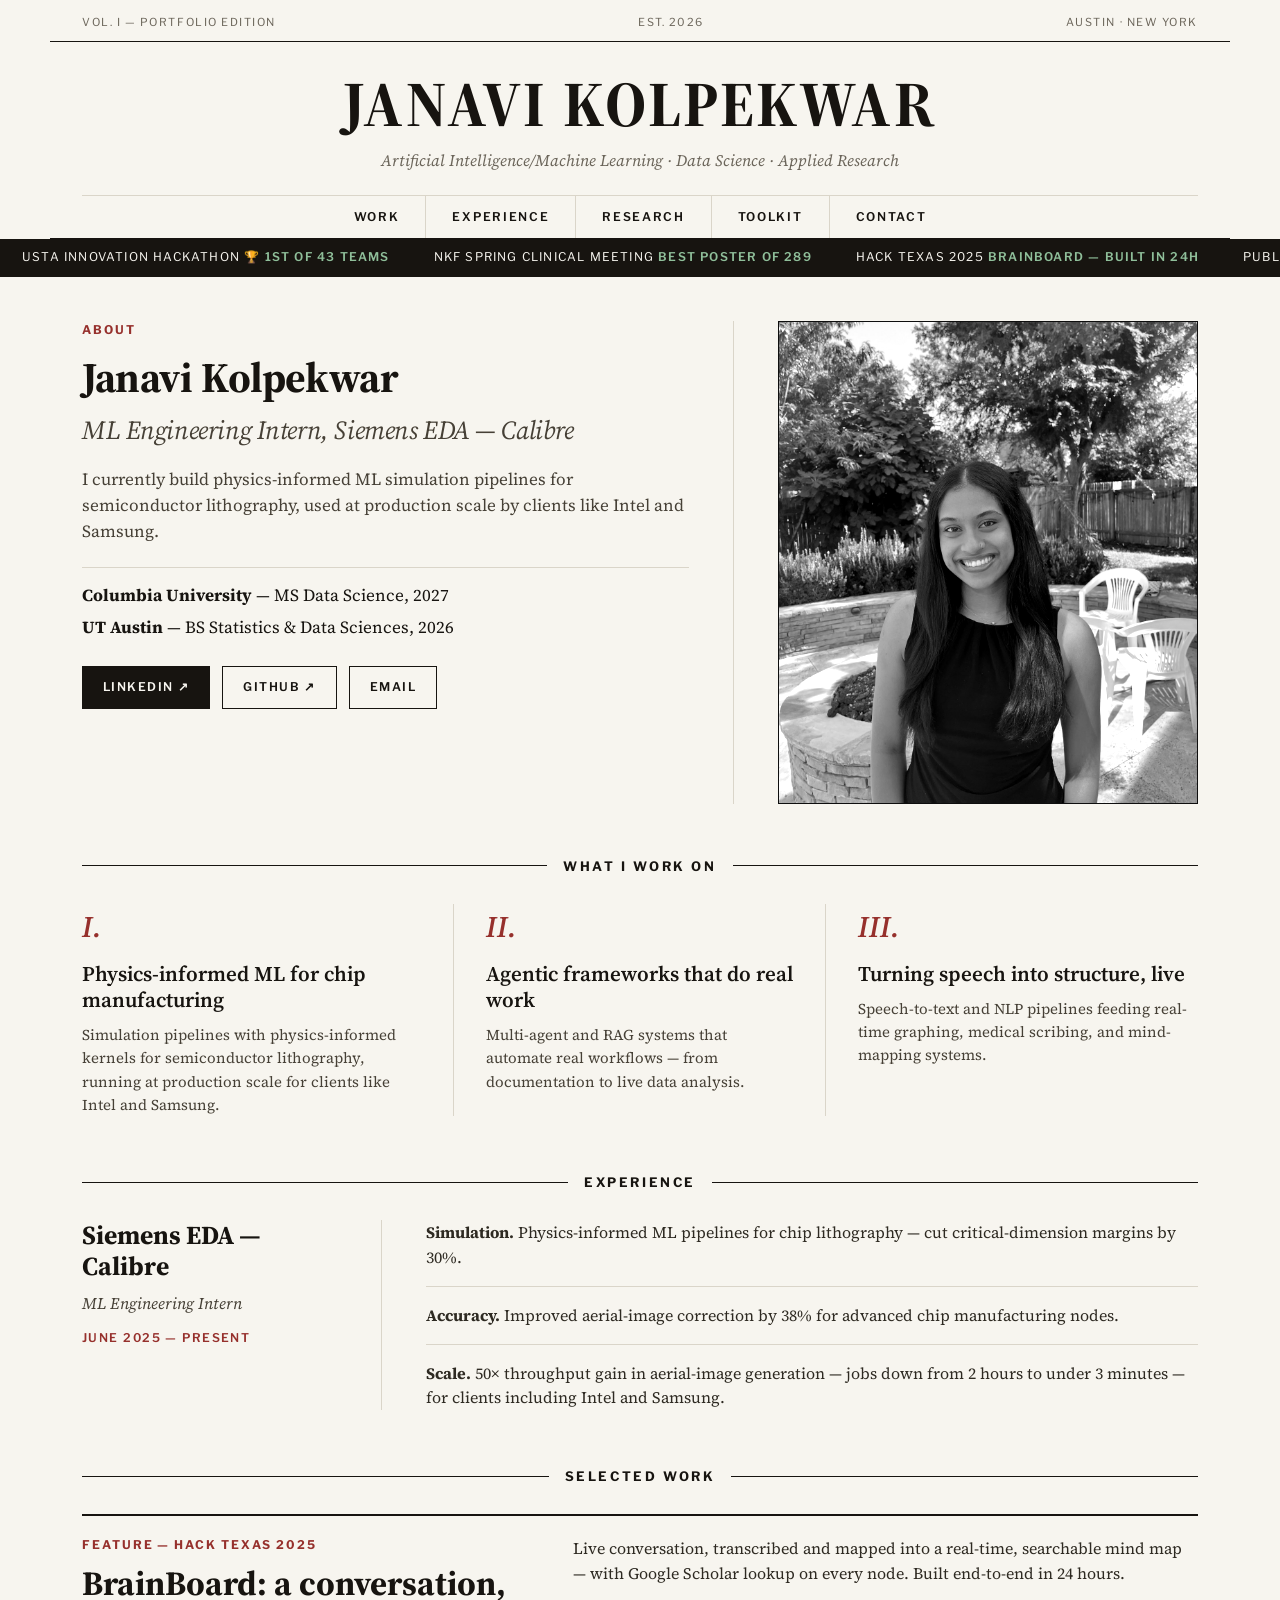
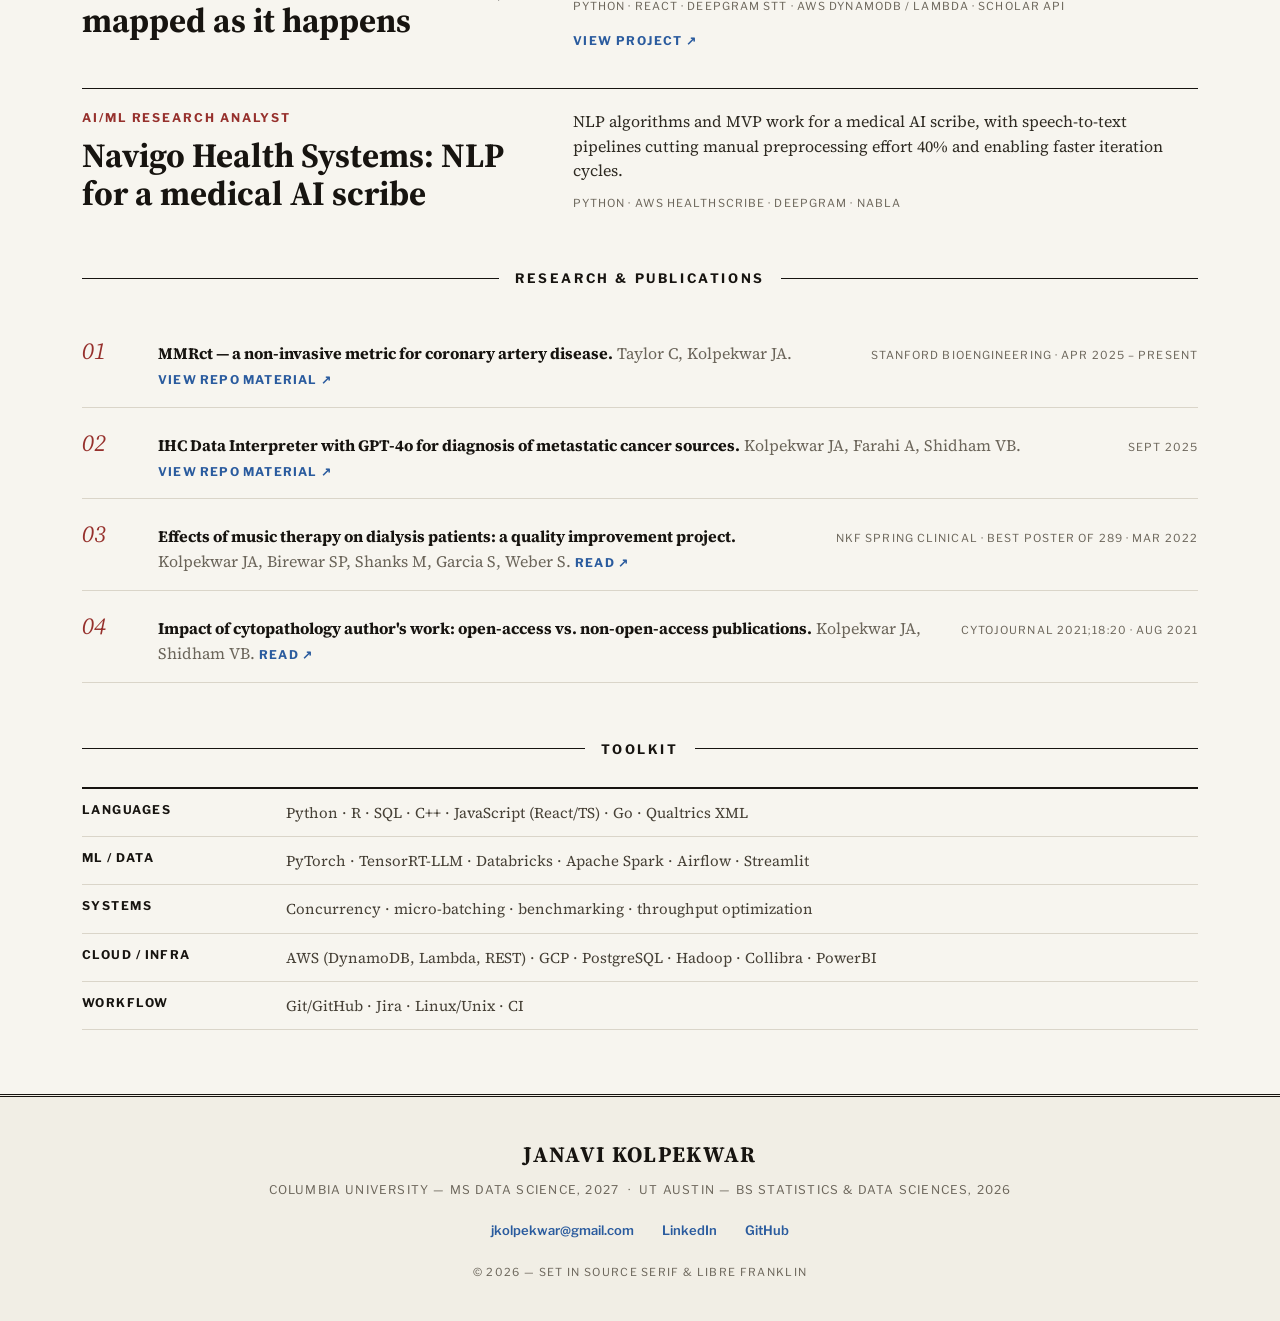
==== commit e5e0f065: "Update site design (redesign review v2) Co-Authored-By: Claude Opus 4.8 <noreply@anthropic.com>" ====
--- a/index.html
+++ b/index.html
@@ -116,7 +116,7 @@
       </div>
       <div>
         <p class="feature-body">Live conversation, transcribed and mapped into a real-time, searchable mind map — with Google Scholar lookup on every node. Built end-to-end in 24 hours.</p>
-        <p class="stack franklin">Python · React · Deepgram STT · AWS DynamoDB / Lambda · Scholar API</p>
+        <p class="stack franklin">Python · React · Deepgram STT · AWS DynamoDB / Lambda · <span style="white-space: nowrap;">Scholar API</span></p>
         <a class="proj-link franklin" href="https://devpost.com/software/brainboard" target="_blank" rel="noopener">View project ↗</a>
       </div>
     </div>
--- a/style.css
+++ b/style.css
@@ -39,7 +39,6 @@
 .ticker-set { display: flex; gap: 44px; padding: 0 22px; font-size: 12px; letter-spacing: 0.1em; text-transform: uppercase; white-space: nowrap; }
 .ticker-set b { color: #8FBF9A; font-weight: 600; }
 @keyframes tickerScroll { from { transform: translateX(0); } to { transform: translateX(-50%); } }
-@media (prefers-reduced-motion: reduce) { .ticker-track { animation: none; } }
 
 /* ---------- LEAD ---------- */
 .lead { max-width: var(--max); margin: 0 auto; padding: 44px 32px 52px; display: grid; grid-template-columns: 1.55fr 1fr; gap: 44px; }
@@ -56,7 +55,7 @@
 .btn-dark { color: var(--paper); background: var(--ink); }
 .btn-dark:hover { background: var(--accent); border-color: var(--accent); color: var(--paper); }
 .lead-photo { margin: 0; }
-.lead-photo img { width: 100%; display: block; border: 1px solid var(--ink); }
+.lead-photo img { width: 100%; display: block; border: 1px solid var(--ink); filter: grayscale(1) contrast(1.06) brightness(1.03); }
 
 /* ---------- SECTION BANDS ---------- */
 .band { max-width: var(--max); margin: 0 auto; padding: 0 32px 56px; }
